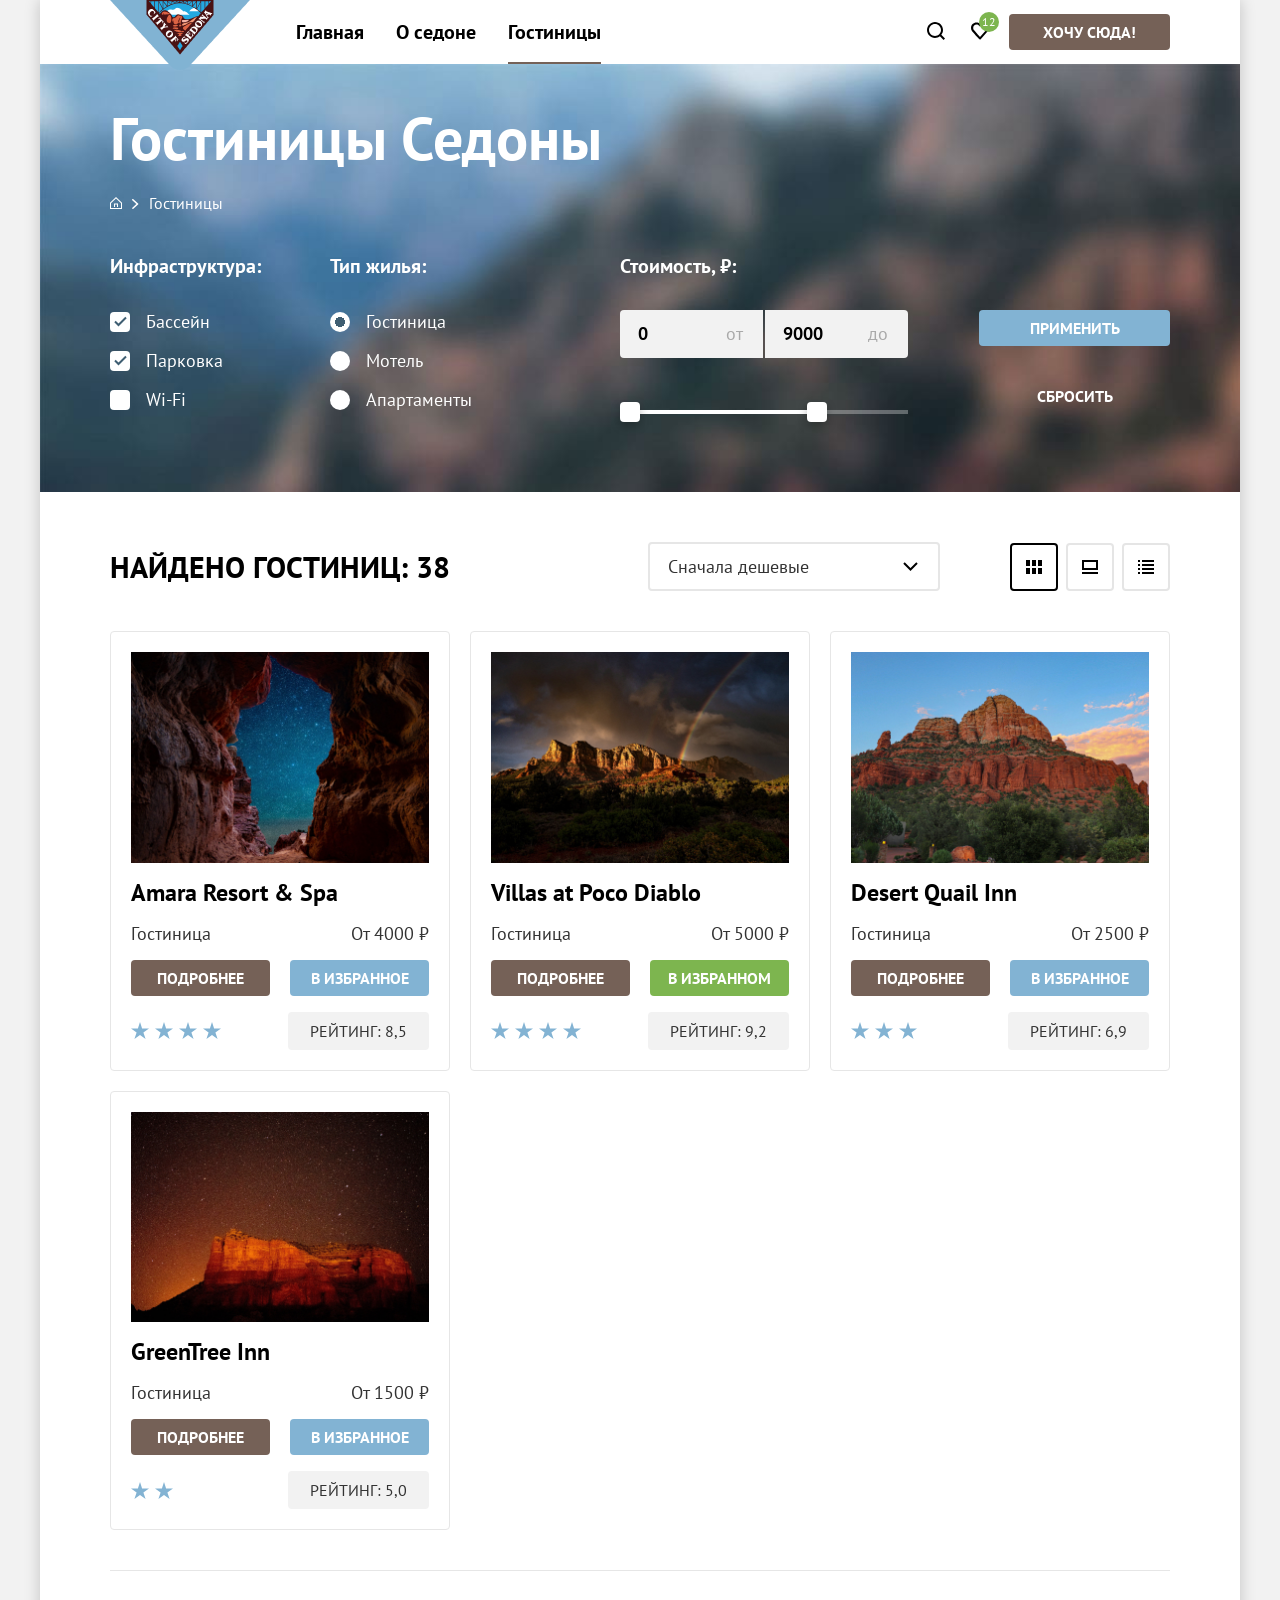
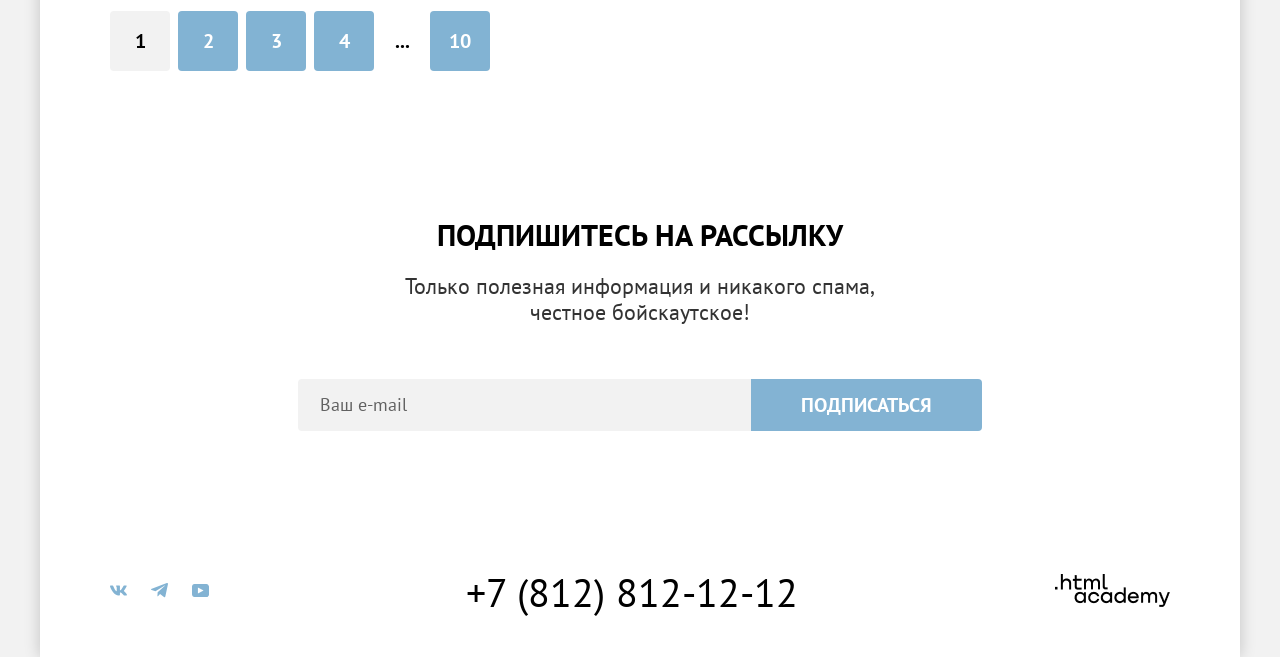
==== catalog.html @ 8138395e "catalog pages and finish" ====
<!DOCTYPE html>
<html lang="ru">
<head>
    <meta charset="utf-8">
    <link rel="stylesheet" href="assets/css/main.css">
    <link rel="stylesheet" href="assets/css/pages/catalog.css">
    <title>HTML Academy: Седона — Гостиницы</title>
</head>
<body>

<div class="global-wrapper">
    <header>
        <div class="top-menu">
            <a class="top-menu__logo" href="index.html">
                <img src="assets/images/logo.png" alt="Логотип Седона">
            </a>
            <nav class="menu__list">
                <a href="index.html" class="menu__list-item">Главная</a>
                <a href="#" class="menu__list-item">О седоне</a>
                <a href="catalog.html" class="menu__list-item is-active">Гостиницы</a>
            </nav>
            <div class="top-menu__action">
                <div class="top-menu__action-items">
                    <div class="top-menu__action-search">
                        <svg class="icon">
                            <use xlink:href="#search"></use>
                        </svg>
                    </div>
                    <div class="top-menu__action-favorite">
                        <div class="favorite-count">12</div>
                        <svg class="icon">
                            <use xlink:href="#heart"></use>
                        </svg>
                    </div>
                </div>

                <a class="button top-menu__action-button" href="#">Хочу сюда!</a>
            </div>
        </div>
    </header>

    <main class="catalog">
        <div class="inner-header">
            <h1 class="title h2">Гостиницы Седоны</h1>
            <ul class="breadcrumbs">
                <li class="breadcrumbs__item">
                    <a class="breadcrumbs__link" href="index.html">
                        <svg class="icon">
                            <use xlink:href="#home"></use>
                        </svg>
                    </a>
                </li>
                <li class="breadcrumbs__item">
                    <span class="breadcrumbs__current">Гостиницы</span>
                </li>
            </ul>
            <form class="catalog__filter" action="#" method="get">
                <fieldset class="filter__group">
                    <legend class="filter__title">Инфраструктура:</legend>
                    <ul class="filter__list">
                        <li class="filter__item">
                            <label class="control">
                                <input class="control__input" type="checkbox" name="infrastructure" value="pool" checked>
                                <span class="control__label">Бассейн</span>
                            </label>
                        </li>
                        <li class="filter__item">
                            <label class="control">
                                <input class="control__input" type="checkbox" name="infrastructure" value="parking" checked>
                                <span class="control__label">Парковка</span>
                            </label>
                        </li>
                        <li class="filter__item">
                            <label class="control">
                                <input class="control__input" type="checkbox" name="infrastructure" value="wifi">
                                <span class="control__label">Wi-Fi</span>
                            </label>
                        </li>
                    </ul>
                </fieldset>
                <fieldset class="filter__group">
                    <legend class="filter__title">Тип жилья:</legend>
                    <ul class="filter__list">
                        <li class="filter__item">
                            <label class="control">
                                <input class="control__input" type="radio" name="housing" value="hotel" checked>
                                <span class="control__label">Гостиница</span>
                            </label>
                        </li>
                        <li class="filter__item">
                            <label class="control">
                                <input class="control__input" type="radio" name="housing" value="motel">
                                <span class="control__label">Мотель</span>
                            </label>
                        </li>
                        <li class="filter__item">
                            <label class="control">
                                <input class="control__input" type="radio" name="housing" value="apartment">
                                <span class="control__label">Апартаменты</span>
                            </label>
                        </li>
                    </ul>
                </fieldset>

                <fieldset class="filter__group filter__group--price">
                    <legend class="filter__title">Стоимость, ₽:</legend>
                    <div class="price">
                        <label class="price__field">
                            <input class="price__input" type="number" name="price-min" value="0" aria-label="Минимальная цена">
                            <span class="price__unit">от</span>
                        </label>
                        <label class="price__field">
                            <input class="price__input" type="number" name="price-max" value="9000" aria-label="Максимальная цена">
                            <span class="price__unit">до</span>
                        </label>
                    </div>
                    <div class="range">
                        <div class="range__scale">
                            <div class="range__bar"></div>
                        </div>
                        <button class="range__toggle range__toggle--min" type="button" aria-label="Минимальная цена"></button>
                        <button class="range__toggle range__toggle--max" type="button" aria-label="Максимальная цена"></button>
                    </div>
                </fieldset>

                <div class="filter__buttons">
                    <button class="button filter__submit" type="submit">Применить</button>
                    <button class="button filter__reset" type="reset">Сбросить</button>
                </div>
            </form>
        </div>

        <div class="catalog__content">
            <div class="catalog__sorting">
                <h2 class="catalog__total">Найдено гостиниц: 38</h2>

                <select class="sorting__select" name="sort" aria-label="Сортировка гостиниц">
                    <option value="cheap" selected>Сначала дешевые</option>
                    <option value="expensive">Сначала дорогие</option>
                </select>

                <div class="view-modes">
                    <a class="view-modes__link is-active" href="#" aria-label="Плиткой">
                        <svg class="icon">
                            <use xlink:href="#view-grid"></use>
                        </svg>
                    </a>
                    <a class="view-modes__link" href="#" aria-label="Крупными карточками">
                        <svg class="icon">
                            <use xlink:href="#view-card"></use>
                        </svg>
                    </a>
                    <a class="view-modes__link" href="#" aria-label="Списком">
                        <svg class="icon">
                            <use xlink:href="#view-list"></use>
                        </svg>
                    </a>
                </div>
            </div>
            <div class="catalog__grid">
                <div class="hotel-card">
                    <a class="hotel-card__image" href="#">
                        <img src="assets/images/hotel-1.jpg" width="300" height="212" alt="Amara Resort &amp; Spa">
                    </a>
                    <a class="hotel-card__title" href="#">Amara Resort &amp; Spa</a>
                    <div class="hotel-card__row">
                        <span class="hotel-card__type">Гостиница</span>
                        <span class="hotel-card__price">От 4000 ₽</span>
                    </div>
                    <div class="hotel-card__row hotel-card__row--buttons">
                        <a class="button hotel-card__more" href="#">Подробнее</a>
                        <a class="button hotel-card__favorite" href="#">В избранное</a>
                    </div>
                    <div class="hotel-card__row">
                        <div class="stars">
                            <svg class="icon"><use xlink:href="#star"></use></svg>
                            <svg class="icon"><use xlink:href="#star"></use></svg>
                            <svg class="icon"><use xlink:href="#star"></use></svg>
                            <svg class="icon"><use xlink:href="#star"></use></svg>
                        </div>
                        <div class="hotel-card__rating">Рейтинг: 8,5</div>
                    </div>
                </div>

                <div class="hotel-card">
                    <a class="hotel-card__image" href="#">
                        <img src="assets/images/hotel-2.jpg" width="300" height="212" alt="Villas at Poco Diablo">
                    </a>
                    <a class="hotel-card__title" href="#">Villas at Poco Diablo</a>
                    <div class="hotel-card__row">
                        <span class="hotel-card__type">Гостиница</span>
                        <span class="hotel-card__price">От 5000 ₽</span>
                    </div>
                    <div class="hotel-card__row hotel-card__row--buttons">
                        <a class="button hotel-card__more" href="#">Подробнее</a>
                        <a class="button hotel-card__favorite is-active" href="#">В избранном</a>
                    </div>
                    <div class="hotel-card__row">
                        <div class="stars">
                            <svg class="icon"><use xlink:href="#star"></use></svg>
                            <svg class="icon"><use xlink:href="#star"></use></svg>
                            <svg class="icon"><use xlink:href="#star"></use></svg>
                            <svg class="icon"><use xlink:href="#star"></use></svg>
                        </div>
                        <div class="hotel-card__rating">Рейтинг: 9,2</div>
                    </div>
                </div>

                <div class="hotel-card">
                    <a class="hotel-card__image" href="#">
                        <img src="assets/images/hotel-3.jpg" width="300" height="212" alt="Desert Quail Inn">
                    </a>
                    <a class="hotel-card__title" href="#">Desert Quail Inn</a>
                    <div class="hotel-card__row">
                        <span class="hotel-card__type">Гостиница</span>
                        <span class="hotel-card__price">От 2500 ₽</span>
                    </div>
                    <div class="hotel-card__row hotel-card__row--buttons">
                        <a class="button hotel-card__more" href="#">Подробнее</a>
                        <a class="button hotel-card__favorite" href="#">В избранное</a>
                    </div>
                    <div class="hotel-card__row">
                        <div class="stars">
                            <svg class="icon"><use xlink:href="#star"></use></svg>
                            <svg class="icon"><use xlink:href="#star"></use></svg>
                            <svg class="icon"><use xlink:href="#star"></use></svg>
                        </div>
                        <div class="hotel-card__rating">Рейтинг: 6,9</div>
                    </div>
                </div>

                <div class="hotel-card">
                    <a class="hotel-card__image" href="#">
                        <img src="assets/images/hotel-4.jpg" width="300" height="212" alt="GreenTree Inn">
                    </a>
                    <a class="hotel-card__title" href="#">GreenTree Inn</a>
                    <div class="hotel-card__row">
                        <span class="hotel-card__type">Гостиница</span>
                        <span class="hotel-card__price">От 1500 ₽</span>
                    </div>
                    <div class="hotel-card__row hotel-card__row--buttons">
                        <a class="button hotel-card__more" href="#">Подробнее</a>
                        <a class="button hotel-card__favorite" href="#">В избранное</a>
                    </div>
                    <div class="hotel-card__row">
                        <div class="stars">
                            <svg class="icon"><use xlink:href="#star"></use></svg>
                            <svg class="icon"><use xlink:href="#star"></use></svg>
                        </div>
                        <div class="hotel-card__rating">Рейтинг: 5,0</div>
                    </div>
                </div>
            </div>

            <div class="pagination">
                <a class="pagination__link is-active" href="#">1</a>
                <a class="pagination__link" href="#">2</a>
                <a class="pagination__link" href="#">3</a>
                <a class="pagination__link" href="#">4</a>
                <span class="pagination__more">...</span>
                <a class="pagination__link" href="#">10</a>
            </div>
        </div>
    </main>

    <div class="callback-form__container light">
        <div class="p__heading">
            <div class="title h2">Подпишитесь на рассылку</div>
            <div class="sub">Только полезная информация и никакого спама, честное бойскаутское!</div>
        </div>
        <div class="callback-form">
            <form class="form" action="#" method="post">
                <input class="form__input" type="email" name="email" placeholder="Ваш e-mail" aria-label="Ваш e-mail" required>
                <button class="button form__button" type="submit">Подписаться</button>
            </form>
        </div>
    </div>

    <footer class="footer">
        <div class="socials">
            <a href="https://vk.com/htmlacademy" target="_blank" rel="nofollow" class="socials__link">
                <svg class="icon">
                    <use xlink:href="#vk"></use>
                </svg>
            </a>
            <a href="https://t.me/htmlacademy " target="_blank" rel="nofollow" class="socials__link">
                <svg class="icon">
                    <use xlink:href="#telegram"></use>
                </svg>
            </a>
            <a href="https://www.youtube.com/user/htmlacademyru" target="_blank" rel="nofollow" class="socials__link">
                <svg class="icon">
                    <use xlink:href="#youtube"></use>
                </svg>
            </a>
        </div>
        <div class="phone__box">
            <a href="tel:+78128121212" class="phone">+7 (812) 812-12-12</a>
        </div>

        <a href="/" class="logo-htmlAcademy">
            <img src="assets/images/HTMLAcademy.png" alt="HTML Academy">
        </a>
    </footer>
</div>

<svg width="0" height="0" class="hidden">
    <symbol xmlns="http://www.w3.org/2000/svg" viewBox="0 0 18 17" id="heart">
        <path d="M8.9 17C8.6 17 8.3 16.9 8.1 16.6C2.7 10.5 1.4 9.1 1.1 8.7C0.4 7.8 0 6.6 0 5.4C0 2.4 2.4 0 5.5 0C6.8 0 8 0.5 9 1.3C10 0.5 11.3 0 12.5 0C15.5 0 18 2.4 18 5.4C18 6.7 17.5 7.9 16.7 8.8L9.7 16.7C9.5 16.9 9.3 17 8.9 17ZM2.9 7.5C3.2 7.9 6.4 11.5 9 14.4L15.2 7.4C15.7 6.9 15.9 6.2 15.9 5.4C15.9 3.6 14.4 2.1 12.6 2.1C11.6 2.1 10.6 2.6 9.9 3.4C9.6 3.7 9.3 3.8 9 3.8C8.7 3.8 8.4 3.6 8.2 3.4C7.5 2.6 6.5 2.1 5.5 2.1C3.7 2.1 2.2 3.6 2.2 5.4C2.1 6.3 2.5 7 2.9 7.5C2.8 7.5 2.8 7.5 2.9 7.5Z"></path>
    </symbol>
    <symbol xmlns="http://www.w3.org/2000/svg" viewBox="0 0 18 18" id="search">
        <path d="M18 16.5083L14.3 12.8287C15.3 11.5359 16 9.8453 16 7.9558C16 3.58011 12.4 0 8 0C3.6 0 0 3.67956 0 8.05525C0 12.4309 3.6 16.011 8 16.011C9.8 16.011 11.5 15.4144 12.9 14.3204L16.6 18L18 16.5083ZM8 14.0221C4.7 14.0221 2 11.337 2 8.05525C2 4.77348 4.7 2.0884 8 2.0884C11.3 2.0884 14 4.77348 14 8.05525C14 11.337 11.3 14.0221 8 14.0221Z"></path>
    </symbol>
    <symbol xmlns="http://www.w3.org/2000/svg" viewBox="0 0 24 14" id="vk">
        <path fill-rule="evenodd" clip-rule="evenodd" d="M23.45 0.948C23.616 0.402 23.45 0 22.655 0H20.03C19.362 0 19.054 0.347 18.887 0.73C18.887 0.73 17.552 3.926 15.661 6.002C15.049 6.604 14.771 6.795 14.437 6.795C14.27 6.795 14.019 6.604 14.019 6.057V0.948C14.019 0.292 13.835 0 13.279 0H9.151C8.734 0 8.483 0.304 8.483 0.593C8.483 1.214 9.429 1.358 9.526 3.106V6.904C9.526 7.737 9.373 7.888 9.039 7.888C8.149 7.888 5.984 4.677 4.699 1.003C4.45 0.288 4.198 0 3.527 0H0.9C0.15 0 0 0.347 0 0.73C0 1.412 0.89 4.8 4.145 9.281C6.315 12.341 9.37 14 12.153 14C13.822 14 14.028 13.632 14.028 12.997V10.684C14.028 9.947 14.186 9.8 14.715 9.8C15.105 9.8 15.772 9.992 17.33 11.467C19.11 13.216 19.403 14 20.405 14H23.03C23.78 14 24.156 13.632 23.94 12.904C23.702 12.18 22.852 11.129 21.725 9.882C21.113 9.172 20.195 8.407 19.916 8.024C19.527 7.533 19.638 7.314 19.916 6.877C19.916 6.877 23.116 2.451 23.449 0.948H23.45Z"></path>
    </symbol>
    <symbol xmlns="http://www.w3.org/2000/svg" viewBox="0 0 18 16" id="telegram">
        <path d="M16.785 0.0992597L0.840489 6.24776C-0.247661 6.68481 -0.241365 7.29184 0.640845 7.56253L4.73445 8.83953L14.2058 2.8637C14.6537 2.59121 15.0629 2.7378 14.7265 3.03636L7.05283 9.96185H7.05103L7.05283 9.96275L6.77045 14.1823C7.18413 14.1823 7.36669 13.9925 7.59871 13.7686L9.58705 11.8351L13.7229 14.89C14.4855 15.31 15.0332 15.0941 15.2229 14.1841L17.9379 1.38885C18.2158 0.274623 17.5126 -0.229883 16.785 0.0992597Z"></path>
    </symbol>
    <symbol xmlns="http://www.w3.org/2000/svg" viewBox="0 0 22 17" id="youtube">
        <path d="M18.607 0H3.17413C1.31343 0 0 1.59375 0 3.4V13.4937C0 15.4062 1.31343 17 3.17413 17H18.8259C20.4677 17 22 15.4062 22 13.6V3.4C21.7811 1.59375 20.4677 0 18.607 0ZM7.66169 12.5375V4.4625L14.995 8.5L7.66169 12.5375Z"></path>
    </symbol>
    <symbol xmlns="http://www.w3.org/2000/svg" viewBox="0 0 12 12" id="home">
        <path d="M6 0L0 5.80006V12.0001H12V5.80006L6 0ZM11 11.0001H1V6.20005L6 1.4L11 6.20005V11.0001Z"></path>
        <path d="M4 10.0001H5V7.50005H7V10.0001H8V6.50005H4V10.0001Z"></path>
    </symbol>
    <symbol xmlns="http://www.w3.org/2000/svg" viewBox="0 0 7 10" id="arrow-right">
        <path d="M6.11167 4.4375L1.36167 0.1875C1.11167 -0.0625 0.611674 -0.0625 0.236674 0.1875C-0.138326 0.4375 -0.0133261 0.9375 0.236674 1.1875L4.36167 4.9375L0.361674 8.6875C0.111674 8.9375 0.111674 9.4375 0.361674 9.6875C0.361674 9.8125 0.736674 9.9375 0.861674 9.9375C0.986674 9.9375 1.23667 9.8125 1.36167 9.6875L6.11167 5.4375C6.48667 5.1875 6.48667 4.6875 6.11167 4.4375Z"></path>
    </symbol>
    <symbol fill="none" xmlns="http://www.w3.org/2000/svg" viewBox="0 0 16 14" id="view-card">
        <path d="M16 12H0V14H16V12Z" fill="black"></path>
        <path d="M14 2V8H2V2H14ZM16 0H0V10H16V0Z" fill="black"></path>
    </symbol>
    <symbol fill="none" xmlns="http://www.w3.org/2000/svg" viewBox="0 0 16 14" id="view-grid">
        <path d="M4 0H0V6H4V0Z" fill="black"></path>
        <path d="M16 0H12V6H16V0Z" fill="black"></path>
        <path d="M10 0H6V6H10V0Z" fill="black"></path>
        <path d="M4 8H0V14H4V8Z" fill="black"></path>
        <path d="M16 8H12V14H16V8Z" fill="black"></path>
        <path d="M10 8H6V14H10V8Z" fill="black"></path>
    </symbol>
    <symbol fill="none" xmlns="http://www.w3.org/2000/svg" viewBox="0 0 16 14" id="view-list">
        <path d="M2 0H0V2H2V0Z" fill="black"></path>
        <path d="M16 0H4V2H16V0Z" fill="black"></path>
        <path d="M2 4H0V6H2V4Z" fill="black"></path>
        <path d="M16 4H4V6H16V4Z" fill="black"></path>
        <path d="M2 8H0V10H2V8Z" fill="black"></path>
        <path d="M16 8H4V10H16V8Z" fill="black"></path>
        <path d="M2 12H0V14H2V12Z" fill="black"></path>
        <path d="M16 12H4V14H16V12Z" fill="black"></path>
    </symbol>
    <symbol xmlns="http://www.w3.org/2000/svg" viewBox="0 0 18 17" id="star">
        <path d="M9 0L11.1 6.5H18L12.4 10.5L14.6 17L9 13L3.4 17L5.6 10.5L0 6.5H6.9L9 0Z"></path>
    </symbol>
</svg>


</body>
</html>
---- assets/css/main.css ----
@import "base/layout.css";
@import "fonts/font.css";

.global-wrapper {
    max-width: 1200px;
    margin: 0 auto;
    min-height: 100vh;
    background: #ffffff;
    box-shadow: 0 0 15px 0 rgba(0, 0, 0, 0.2);
}
.top-menu {
    display: flex;
    gap: 46px;
    padding: 0 70px;
    height: 64px;
    position: relative;
    z-index: 50;
    & .top-menu__logo {

        & img {
            width: 140px;
            height: 70px;
        }
    }
    & .menu__list {
        display: flex;
        align-items: stretch;
        gap: 32px;
        flex-wrap: wrap;
        & .menu__list-item {
            display: flex;
            align-items: center;
            font-size: 20px;
            line-height: 24px;
            font-weight: bold;
            color: #000;
            text-decoration: none;
            position: relative;
            /* линия прижата к низу шапки */
            &::after {
                content: '';
                position: absolute;
                bottom: 0;
                left: 0;
                width: 100%;
                height: 2px;
                background: #756157;
                transform: scaleX(0);
                transform-origin: center;
                transition: transform 400ms ease;
            }
            &:hover::after {
                transform: scaleX(1);
            }
            &.is-active::after {
                transform: scaleX(1);
            }
        }
    }
    & .top-menu__action {
        display: flex;
        align-items: center;
        gap: 20px;
        margin-left: auto;
        & .icon {
            --icon-size: 18px;
            fill: #000000;
            cursor: pointer;
        }
        & .top-menu__action-items {
            display: flex;
            align-items: center;
            gap: 26px;
            & .top-menu__action-search {}
            & .top-menu__action-favorite {
                position: relative;
                .favorite-count {
                    --size: 20px;
                    --font-ratio: 1.6667;
                    --position: -10px;
                    position: absolute;
                    top: var(--position);
                    right: var(--position);
                    display: flex;
                    justify-content: center;
                    align-items: center;
                    width: var(--size);
                    height: var(--size);
                    color: #ffffff;
                    background: #7DB54F;
                    border-radius: 100%;
                    font-size: calc(var(--size) / var(--font-ratio));
                    line-height: 10px;
                    font-weight: 400;
                }
                & .icon {
                    cursor: pointer;
                }
            }
        }

        & .top-menu__action-button {
            --bg: #756157;
            background: var(--bg);
            display: inline-flex;
            align-items: center;
            color: #fff;
            border-radius: 4px;
            padding: 8px 34px;
            text-transform: uppercase;
            cursor: pointer;
            transition: 200ms;
            text-decoration: none;
            font-weight: bold;
            &:hover {
                background: color-mix(in srgb, var(--bg) 90%, #000);
            }
        }
    }
}

.callback-form__container {
    position: relative;
    padding: 96px 0;
    background-image: url(../images/subscribe.jpg);
    background-repeat: no-repeat;
    background-size: cover;
    & .p__heading {
        position: relative;
        text-align: center;
        max-width: 475px;
        margin: 0 auto 54px;
        .title {
            text-transform: uppercase;
            color: #ffffff;
            margin-bottom: 20px;
        }
        .sub {
            font-size: 22px;
            line-height: 26px;
            font-weight: 400;
            color: #ffffff;
        }
    }
    .callback-form {
        position: relative;
        & .form {
            display: flex;
            max-width: 684px;
            margin: 0 auto;
            & .form__input {
                flex-grow: 1;
                min-width: 0;
                background: #f2f2f2;
                border: none;
                border-radius: 4px 0 0 4px;
                padding: 14px 22px;
                font-family: inherit;
                font-size: 18px;
                line-height: 24px;
                color: #000;
                transition: 200ms;
                outline: none;
                &::placeholder {
                    color: rgba(0, 0, 0, 0.6);
                }
                &:is(:hover) {
                    background: #e6e6e6;
                }
            }
            & .form__button {
                --bg: #83b3d3;
                --padding: 8px 50px;
                --font-size: 20px;
                --line-height: 36px;
                border: none;
                border-radius: 0 4px 4px 0;
                justify-content: center;
            }
        }
    }
    /* светлый вариант блока — используется на странице каталога */
    &.light {
        background-image: none;
        background-color: #ffffff;
        & .p__heading {
            .title {
                color: #000000;
            }
            .sub {
                color: #333333;
            }
        }
    }
}

.footer {
    padding: 45px 70px;
    display: grid;
    grid-template-columns: auto 1fr auto;
    align-items: center;
    gap: 41px;
    & .socials {
        display: flex;
        gap: 24px;
        align-items: center;
        .socials__link {
            --icon-color: #83B3D3;
            text-decoration: none;
            transition: 200ms;
            .icon {
                --icon-size: 17px;
                fill: var(--icon-color);
            }
            &:is(:hover) {
                .icon{
                    fill: color-mix(in srgb, var(--icon-color) 90%, #000);
                }

            }
        }
    }
    & .phone__box {
        display: flex;
        justify-content: center;
        flex-direction: column;
        .phone {
            text-decoration: none;
            text-align: center;
            font-size: 40px;
            line-height: 1em;
            font-weight: 400;
            color: #000000;
        }
    }

    & .logo-htmlAcademy {
        text-decoration: none;

        img {
            transition: 200ms;
        }
        &:is(:hover) {
            img {
                filter: drop-shadow(2px 5px 5px #6a6666);
            }
        }
    }
}
---- assets/css/pages/catalog.css ----
.catalog {
    & .inner-header {
        padding: 35px 70px 70px;
        background-color: #82B3D3;
        color: #ffffff;
        background-image: url(../../images/catalog-bg.png);
        background-repeat: no-repeat;
        background-size: cover;
        & .breadcrumbs {
            display: flex;
            align-items: center;
            gap: 10px;
            margin-bottom: 40px;
            padding: 0;
            list-style: none;
            font-size: 16px;
            line-height: 21px;
            & .breadcrumbs__item {
                display: flex;
                align-items: center;
                gap: 10px;
                &:not(:first-child)::before {
                    content: url(../../images/arrow-right.svg);
                }
                & .breadcrumbs__link {
                    color: #ffffff;
                    text-decoration: none;
                    transition: 200ms;
                    .icon {
                        --icon-size: 12px;
                        width: var(--icon-size);
                        height: var(--icon-size);
                        fill: #ffffff;
                    }
                    &:is(:hover) {
                        color: rgba(255, 255, 255, 0.6);
                    }
                }
                & .breadcrumbs__current {
                    font-size: 16px;
                    line-height: 21px;
                    font-weight: 400;
                    color: #ffffff;
                }
            }
        }
        & .title {
            font-size: 60px;
            line-height: 78px;
            font-weight: bold;
            margin-bottom: 8px;
            margin-top: 0;
        }
        & .sub {
            font-size: 22px;
            line-height: 26px;
            font-weight: 400;
        }
    }

    & .catalog__content {
        padding: 50px 70px;
        min-height: 200px;
    }
}

.catalog__sorting {
    display: flex;
    align-items: center;
    gap: 70px;
    padding-bottom: 40px;

    & .catalog__total {
        margin: 0 auto 0 0;
        font-size: 30px;
        line-height: 36px;
        font-weight: bold;
        text-transform: uppercase;
        color: #000000;
    }

    & .sorting__select {
        appearance: none;
        box-sizing: border-box;
        width: 292px;
        padding: 12px 50px 12px 18px;
        background-color: #ffffff;
        background-image: url("data:image/svg+xml,%3Csvg xmlns='http://www.w3.org/2000/svg' width='15' height='9' viewBox='0 0 15 9'%3E%3Cpath d='M1,1L7.5,7.5L14,1' fill='none' stroke='%23000000' stroke-width='2'/%3E%3C/svg%3E");
        background-repeat: no-repeat;
        background-position: right 20px center;
        border: 2px solid #e6e6e6;
        border-radius: 4px;
        outline: none;
        font-size: 18px;
        line-height: 21px;
        font-weight: 400;
        color: #333333;
        cursor: pointer;
        transition: 200ms;

        &:is(:hover) {
            border-color: #68a2ca;
        }

        &:is(:focus-visible) {
            border-color: #68a2ca;
        }

        &:disabled {
            border-color: rgba(0, 0, 0, 0.3);
            color: rgba(0, 0, 0, 0.3);
            cursor: default;
        }
    }
}

.view-modes {
    display: flex;
    align-items: center;
    gap: 8px;

    & .view-modes__link {
        --size: 48px;
        display: flex;
        justify-content: center;
        align-items: center;
        box-sizing: border-box;
        width: var(--size);
        height: var(--size);
        border: 2px solid #e5e5e5;
        border-radius: 4px;
        transition: 200ms;

        & .icon {
            --icon-size: 16px;
            fill: #000000;
        }

        &:is(:hover) {
            border-color: #83b3d3;
        }

        &.is-active {
            border-color: #000000;
        }
    }
}

.catalog__filter {
    --gap: 70px;
    display: grid;
    grid-template-columns: 150px 150px 288px 1fr;
    column-gap: var(--gap);
    color: #ffffff;

    & .filter__group {
        margin: 0;
        padding: 0;
        border: none;
    }

    & .filter__group--price {
        margin-left: var(--gap);
    }

    & .filter__title {
        padding: 0;
        margin-bottom: 32px;
        font-size: 20px;
        line-height: 24px;
        font-weight: bold;
    }

    & .filter__list {
        display: flex;
        flex-direction: column;
        gap: 16px;
        margin: 0;
        padding: 0;
        list-style: none;
    }

    & .filter__buttons {
        display: flex;
        flex-direction: column;
        align-items: center;
        gap: 32px;
        justify-self: end;
        padding-top: 56px;
    }
}

.control {
    display: flex;
    align-items: center;
    gap: 16px;
    cursor: pointer;

    & .control__input {
        --size: 20px;
        appearance: none;
        flex-shrink: 0;
        width: var(--size);
        height: var(--size);
        margin: 0;
        background-color: #ffffff;
        background-repeat: no-repeat;
        background-position: center;
        border: none;
        border-radius: 4px;
        cursor: pointer;
        transition: 200ms;

        &[type="radio"] {
            border-radius: 50%;
        }

        &[type="checkbox"]:checked {
            background-image: url("data:image/svg+xml,%3Csvg xmlns='http://www.w3.org/2000/svg' width='13' height='11' viewBox='0 0 13 11'%3E%3Cpath d='M1,5.5L4.5,9L12,1.5' fill='none' stroke='%233f5e72' stroke-width='2'/%3E%3C/svg%3E");
        }

        &[type="radio"]:checked {
            background-image: radial-gradient(#3f5e72 0 5px, transparent 5px);
        }

        &:is(:hover) {
            background-color: rgba(255, 255, 255, 0.6);
        }

        &:is(:focus-visible) {
            outline: none;
        }

        &:disabled {
            background-color: rgba(255, 255, 255, 0.3);
            cursor: default;
        }
    }

    & .control__label {
        font-size: 18px;
        line-height: 23px;
        font-weight: 400;
    }
}

.price {
    display: flex;
    gap: 2px;

    & .price__field {
        position: relative;
        display: flex;
        width: 143px;

        &:first-child .price__input {
            border-radius: 4px 0 0 4px;
        }

        &:last-child .price__input {
            border-radius: 0 4px 4px 0;
        }
    }

    & .price__input {
        appearance: textfield;
        box-sizing: border-box;
        width: 100%;
        min-width: 0;
        padding: 12px 40px 12px 18px;
        background: #f2f2f2;
        border: none;
        outline: none;
        font-family: inherit;
        font-size: 18px;
        line-height: 24px;
        font-weight: bold;
        color: #000000;
        transition: 200ms;

        &::-webkit-outer-spin-button,
        &::-webkit-inner-spin-button {
            appearance: none;
            margin: 0;
        }

        &:is(:hover) {
            background: #e6e6e6;
        }

        &:is(:focus-visible) {
            outline: none;
        }
    }

    & .price__unit {
        position: absolute;
        top: 50%;
        right: 20px;
        transform: translateY(-50%);
        font-size: 18px;
        line-height: 24px;
        font-weight: 400;
        color: rgba(0, 0, 0, 0.3);
        pointer-events: none;
    }
}

.range {
    position: relative;
    margin-top: 44px;
    height: 20px;

    & .range__scale {
        position: absolute;
        top: 50%;
        left: 0;
        width: 100%;
        height: 4px;
        transform: translateY(-50%);
        background: rgba(255, 255, 255, 0.3);
    }

    & .range__bar {
        width: 72%;
        height: 100%;
        background: #ffffff;
    }

    & .range__toggle {
        --size: 20px;
        position: absolute;
        top: 0;
        width: var(--size);
        height: var(--size);
        padding: 0;
        background: #ffffff;
        border: none;
        border-radius: 4px;
        box-shadow: 0 4px 10px 0 rgba(0, 0, 0, 0.25);
        cursor: pointer;
        transition: 200ms;

        &:is(:hover) {
            background: #f2f2f2;
        }

        &:is(:focus-visible) {
            outline: 3px solid #83b3d3;
            outline-offset: 2px;
        }
    }

    & .range__toggle--min {
        left: 0;
    }

    & .range__toggle--max {
        left: 72%;
        transform: translateX(-100%);
    }
}

.filter__submit {
    --bg: #82b3d3;
    --padding: 8px 50px;
    --font-size: 16px;
    --line-height: 20px;
    box-sizing: border-box;
    width: 191px;
    justify-content: center;
    border: none;
}

.filter__reset {
    --padding: 8px 50px;
    --font-size: 16px;
    --line-height: 20px;
    background: transparent;
    border: none;
    justify-content: center;
    transition: 200ms;
    &:is(:hover) {
        background: transparent;
        color: #ffffff;
    }

    &:is(:active) {
        background: transparent;
        color: rgba(255, 255, 255, 0.3);
    }
}

.catalog__grid {
    display: grid;
    grid-template-columns: repeat(3, 1fr);
    gap: 20px;
    padding-bottom: 40px;

}

.hotel-card {
    display: flex;
    flex-direction: column;
    gap: 16px;
    box-sizing: border-box;
    padding: 20px;
    border: 1px solid #e6e6e6;
    border-radius: 4px;
    transition: box-shadow 200ms ease;

    &:is(:hover) {
        box-shadow: 0 4px 12px 0 rgba(0, 0, 0, 0.15);
    }

    & .hotel-card__image {
        display: block;
        font-size: 0;

        & img {
            width: 100%;
            height: auto;
            object-fit: cover;
        }
    }

    & .hotel-card__title {
        font-size: 24px;
        line-height: 28px;
        font-weight: bold;
        color: #000000;
        text-decoration: none;
        transition: 200ms;

        &:is(:hover) {
            color: #756157;
        }
    }

    & .hotel-card__row {
        display: flex;
        justify-content: space-between;
        align-items: center;
        gap: 20px;
    }

    & .hotel-card__row--buttons {
        & .button {
            --padding: 8px 12px;
            flex: 1;
            min-width: 0;
            justify-content: center;
            text-align: center;
        }
    }

    & .hotel-card__type,
    & .hotel-card__price {
        font-size: 18px;
        line-height: 21px;
        font-weight: 400;
        color: #333333;
    }

    & .hotel-card__more {
        --bg: #756157;
    }

    & .hotel-card__favorite {
        --bg: #82b3d3;

        &.is-active {
            --bg: #7db54f;
        }
    }

    & .hotel-card__rating {
        padding: 9px 22px;
        background: #f2f2f2;
        border-radius: 4px;
        font-size: 16px;
        line-height: 20px;
        font-weight: 400;
        text-transform: uppercase;
        color: #333333;
    }
}

.stars {
    display: flex;
    align-items: center;
    gap: 6px;

    & .icon {
        width: 18px;
        height: 17px;
        fill: #83b3d3;
    }
}

.pagination {
    display: flex;
    align-items: center;
    gap: 8px;
    padding-top: 40px;
    border-top: 1px solid #e6e6e6;

    & .pagination__link {
        --size: 60px;
        display: flex;
        justify-content: center;
        align-items: center;
        box-sizing: border-box;
        min-width: var(--size);
        height: var(--size);
        padding: 0 10px;
        background: #82b3d3;
        border-radius: 4px;
        font-size: 20px;
        line-height: 24px;
        font-weight: bold;
        color: #ffffff;
        text-decoration: none;
        transition: 200ms;

        &:is(:hover) {
            background: #68a2ca;
        }

        &.is-active {
            background: #f2f2f2;
            color: #000000;

            &:is(:hover) {
                background: #f2f2f2;
            }
        }
    }

    & .pagination__more {
        --size: 60px;
        display: flex;
        justify-content: center;
        align-items: center;
        min-width: 40px;
        height: var(--size);
        font-size: 20px;
        line-height: 24px;
        font-weight: bold;
        color: #000000;
    }
}
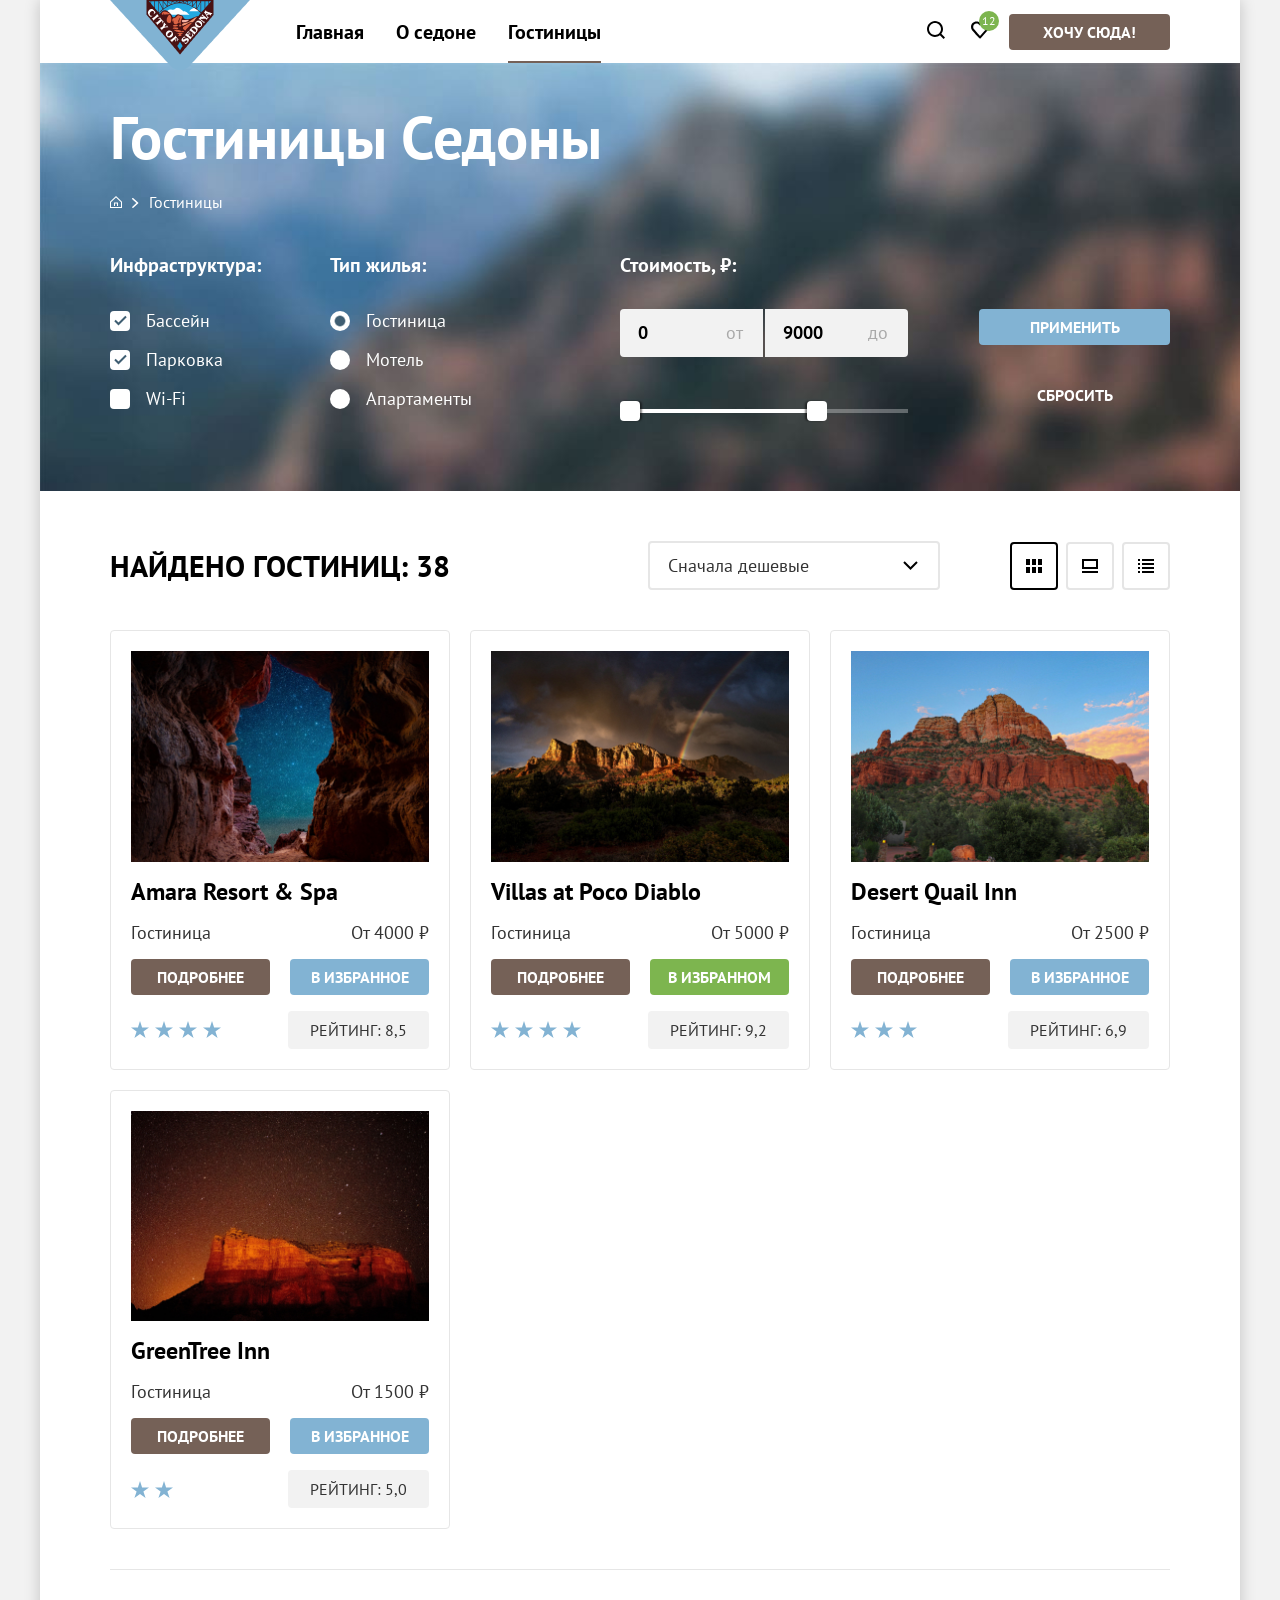
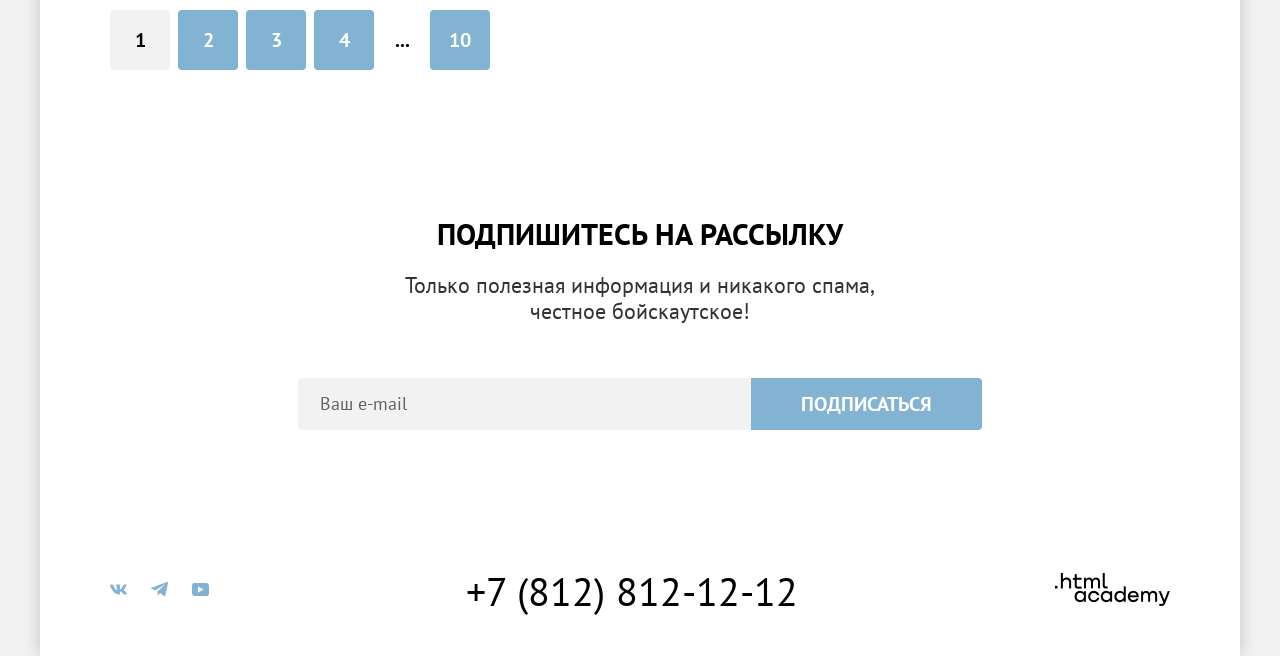
==== commit cd25675c: "fixed mentor two, and add favicon" ====
--- a/catalog.html
+++ b/catalog.html
@@ -4,6 +4,25 @@
     <meta charset="utf-8">
     <link rel="stylesheet" href="assets/css/main.css">
     <link rel="stylesheet" href="assets/css/pages/catalog.css">
+    <link rel="apple-touch-icon" sizes="57x57" href="assets/images/favicon/apple-icon-57x57.png">
+    <link rel="apple-touch-icon" sizes="60x60" href="assets/images/favicon/apple-icon-60x60.png">
+    <link rel="apple-touch-icon" sizes="72x72" href="assets/images/favicon/apple-icon-72x72.png">
+    <link rel="apple-touch-icon" sizes="76x76" href="assets/images/favicon/apple-icon-76x76.png">
+    <link rel="apple-touch-icon" sizes="114x114" href="assets/images/favicon/apple-icon-114x114.png">
+    <link rel="apple-touch-icon" sizes="120x120" href="assets/images/favicon/apple-icon-120x120.png">
+    <link rel="apple-touch-icon" sizes="144x144" href="assets/images/favicon/apple-icon-144x144.png">
+    <link rel="apple-touch-icon" sizes="152x152" href="assets/images/favicon/apple-icon-152x152.png">
+    <link rel="apple-touch-icon" sizes="180x180" href="assets/images/favicon/apple-icon-180x180.png">
+    <link rel="icon" type="image/png" sizes="192x192" href="assets/images/favicon/android-icon-192x192.png">
+    <link rel="icon" type="image/png" sizes="32x32" href="assets/images/favicon/favicon-32x32.png">
+    <link rel="icon" type="image/png" sizes="96x96" href="assets/images/favicon/favicon-96x96.png">
+    <link rel="icon" type="image/png" sizes="16x16" href="assets/images/favicon/favicon-16x16.png">
+    <link rel="icon" href="assets/images/favicon/favicon.ico" sizes="any">
+    <link rel="manifest" href="assets/images/favicon/manifest.json">
+    <meta name="msapplication-TileColor" content="#ffffff">
+    <meta name="msapplication-config" content="assets/images/favicon/browserconfig.xml">
+    <meta name="msapplication-TileImage" content="assets/images/favicon/ms-icon-144x144.png">
+    <meta name="theme-color" content="#ffffff">
     <title>HTML Academy: Седона — Гостиницы</title>
 </head>
 <body>
@@ -21,12 +40,12 @@
             </nav>
             <div class="top-menu__action">
                 <div class="top-menu__action-items">
-                    <div class="top-menu__action-search">
+                    <div class="top-menu__action-search action-button">
                         <svg class="icon">
                             <use xlink:href="#search"></use>
                         </svg>
                     </div>
-                    <div class="top-menu__action-favorite">
+                    <div class="top-menu__action-favorite action-button">
                         <div class="favorite-count">12</div>
                         <svg class="icon">
                             <use xlink:href="#heart"></use>
--- a/assets/css/main.css
+++ b/assets/css/main.css
@@ -12,11 +12,10 @@
     display: flex;
     gap: 46px;
     padding: 0 70px;
-    height: 64px;
     position: relative;
     z-index: 50;
     & .top-menu__logo {
-
+        margin-bottom: -10px;
         & img {
             width: 140px;
             height: 70px;
@@ -64,8 +63,6 @@
         margin-left: auto;
         & .icon {
             --icon-size: 18px;
-            fill: #000000;
-            cursor: pointer;
         }
         & .top-menu__action-items {
             display: flex;
@@ -99,22 +96,9 @@
             }
         }
 
+        /* внешний вид — в .button (base/layout.css), здесь только раскладка */
         & .top-menu__action-button {
-            --bg: #756157;
-            background: var(--bg);
-            display: inline-flex;
-            align-items: center;
-            color: #fff;
-            border-radius: 4px;
-            padding: 8px 34px;
-            text-transform: uppercase;
-            cursor: pointer;
-            transition: 200ms;
-            text-decoration: none;
-            font-weight: bold;
-            &:hover {
-                background: color-mix(in srgb, var(--bg) 90%, #000);
-            }
+            max-width: 160px;
         }
     }
 }
--- a/assets/css/pages/catalog.css
+++ b/assets/css/pages/catalog.css
@@ -28,8 +28,6 @@
                     transition: 200ms;
                     .icon {
                         --icon-size: 12px;
-                        width: var(--icon-size);
-                        height: var(--icon-size);
                         fill: #ffffff;
                     }
                     &:is(:hover) {
@@ -118,30 +116,45 @@
     display: flex;
     align-items: center;
     gap: 8px;
+    flex-wrap: wrap;
+    max-width: 160px;
 
     & .view-modes__link {
         --size: 48px;
+        --border-color: #e5e5e5;
+        --border-color-hover: #83b3d3;
+        --border-color-focus: #68a2ca;
+        --border-color-active: #000000;
         display: flex;
         justify-content: center;
         align-items: center;
         box-sizing: border-box;
         width: var(--size);
         height: var(--size);
-        border: 2px solid #e5e5e5;
+        border: 2px solid var(--border-color);
         border-radius: 4px;
-        transition: 200ms;
+        transition: border-color 200ms;
 
         & .icon {
             --icon-size: 16px;
             fill: #000000;
         }
 
-        &:is(:hover) {
-            border-color: #83b3d3;
+        &:hover {
+            --border-color: var(--border-color-hover);
+        }
+
+        &:focus-visible {
+            --border-color: var(--border-color-focus);
+            outline: none;
+        }
+
+        &:active {
+            --border-color: var(--border-color-active);
         }
 
         &.is-active {
-            border-color: #000000;
+            --border-color: #000000;
         }
     }
 }
@@ -220,7 +233,8 @@
         }
 
         &[type="radio"]:checked {
-            background-image: radial-gradient(#3f5e72 0 5px, transparent 5px);
+            /* 0.5px на растушёвку края, иначе точка пикселит */
+            background-image: radial-gradient(circle, #3f5e72 4.5px, transparent 6px);
         }
 
         &:is(:hover) {
@@ -249,26 +263,35 @@
     gap: 2px;
 
     & .price__field {
-        position: relative;
-        display: flex;
+        box-sizing: border-box;
+        display: flex;
+        align-items: center;
         width: 143px;
-
-        &:first-child .price__input {
+        padding-right: 20px;
+        background: #f2f2f2;
+        cursor: text;
+        transition: 200ms;
+
+        &:first-child {
             border-radius: 4px 0 0 4px;
         }
 
-        &:last-child .price__input {
+        &:last-child {
             border-radius: 0 4px 4px 0;
+        }
+
+        &:is(:hover) {
+            background: #e6e6e6;
         }
     }
 
     & .price__input {
         appearance: textfield;
         box-sizing: border-box;
-        width: 100%;
+        flex: 1;
         min-width: 0;
-        padding: 12px 40px 12px 18px;
-        background: #f2f2f2;
+        padding: 12px 6px 12px 18px;
+        background: transparent;
         border: none;
         outline: none;
         font-family: inherit;
@@ -276,7 +299,6 @@
         line-height: 24px;
         font-weight: bold;
         color: #000000;
-        transition: 200ms;
 
         &::-webkit-outer-spin-button,
         &::-webkit-inner-spin-button {
@@ -284,20 +306,13 @@
             margin: 0;
         }
 
-        &:is(:hover) {
-            background: #e6e6e6;
-        }
-
         &:is(:focus-visible) {
             outline: none;
         }
     }
 
     & .price__unit {
-        position: absolute;
-        top: 50%;
-        right: 20px;
-        transform: translateY(-50%);
+        flex-shrink: 0;
         font-size: 18px;
         line-height: 24px;
         font-weight: 400;
@@ -328,6 +343,10 @@
     }
 
     & .range__toggle {
+        --left-box: 2px;
+        --box-shadow: 0 2px 0 #00000078;
+        --box-shadow-toggle-l: var(--left-box) var(--box-shadow);
+        --box-shadow-toggle-r: calc(-1 * var(--left-box)) var(--box-shadow);
         --size: 20px;
         position: absolute;
         top: 0;
@@ -353,11 +372,13 @@
 
     & .range__toggle--min {
         left: 0;
+        box-shadow: var(--box-shadow-toggle-l);
     }
 
     & .range__toggle--max {
         left: 72%;
         transform: translateX(-100%);
+        box-shadow: var(--box-shadow-toggle-r);
     }
 }
 
@@ -380,15 +401,8 @@
     border: none;
     justify-content: center;
     transition: 200ms;
-    &:is(:hover) {
-        background: transparent;
-        color: #ffffff;
-    }
-
-    &:is(:active) {
-        background: transparent;
-        color: rgba(255, 255, 255, 0.3);
-    }
+    width: 100%;
+    color: #ffffff;
 }
 
 .catalog__grid {
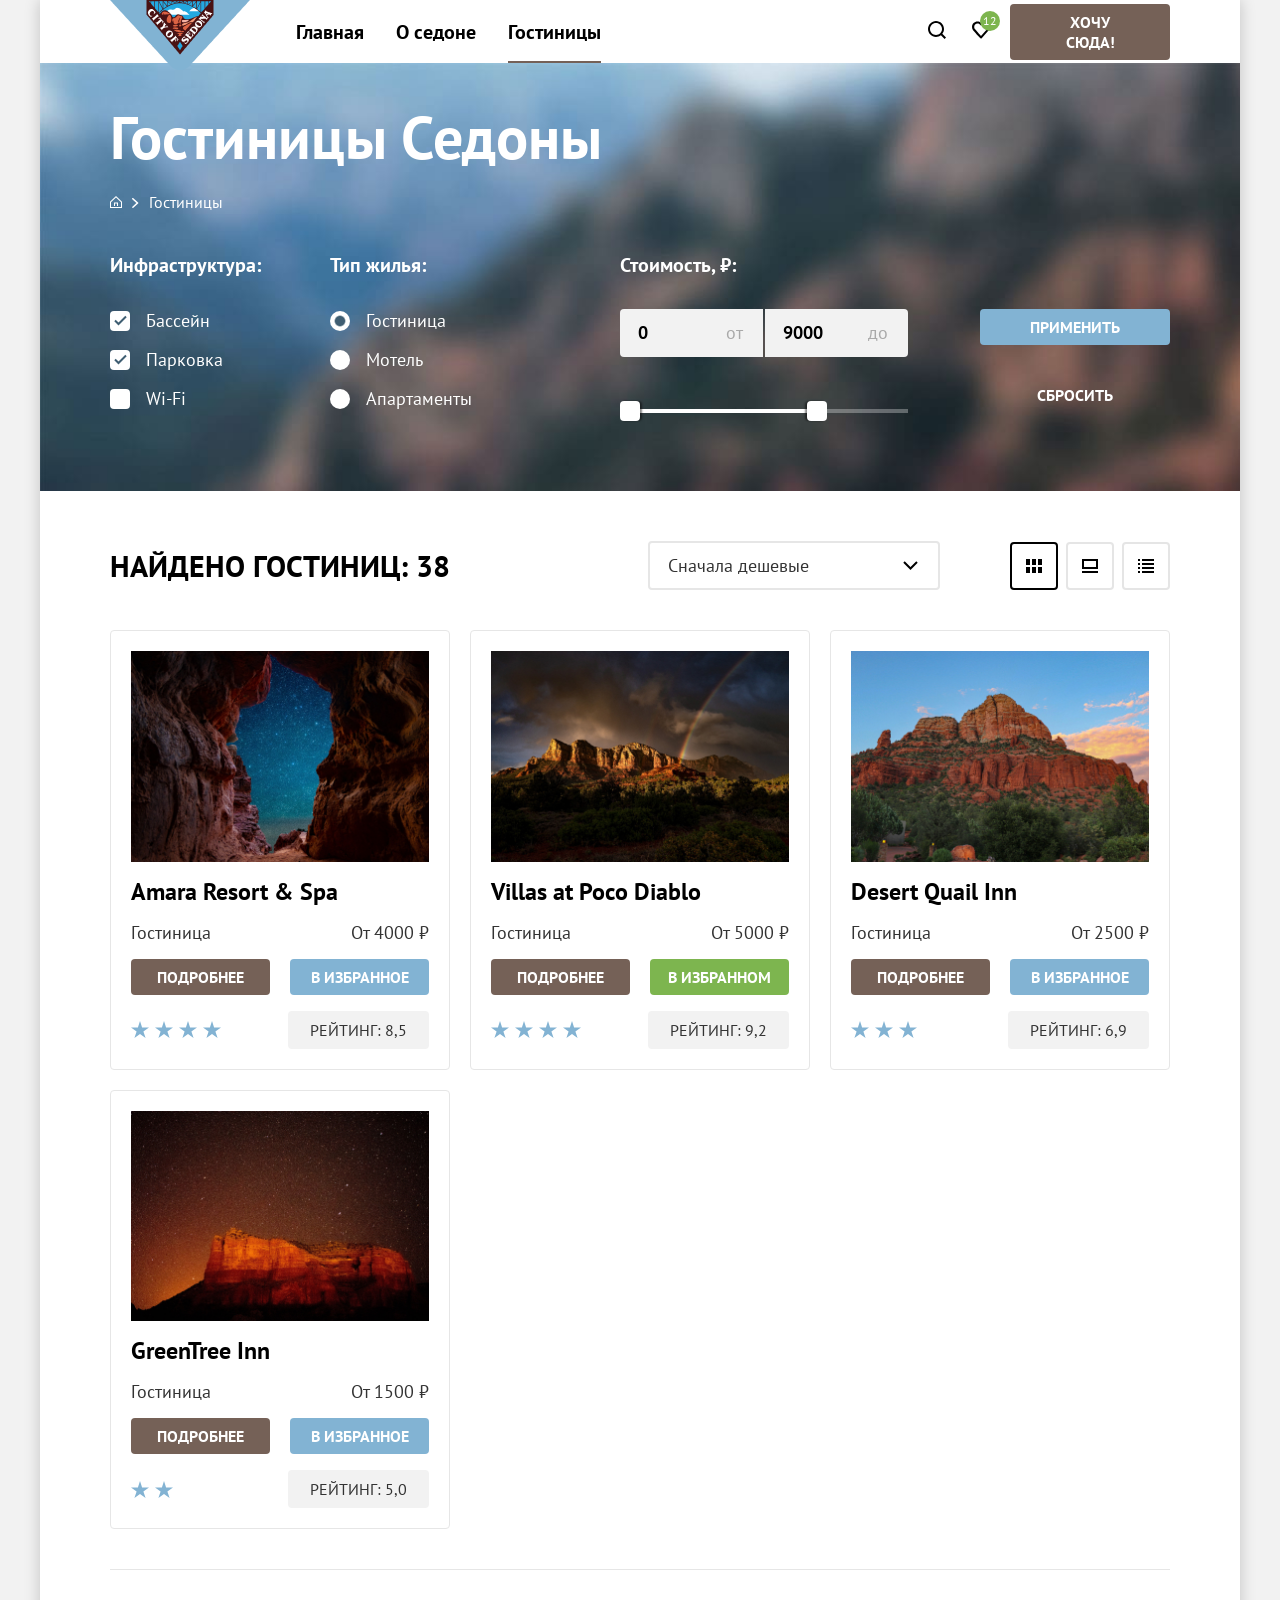
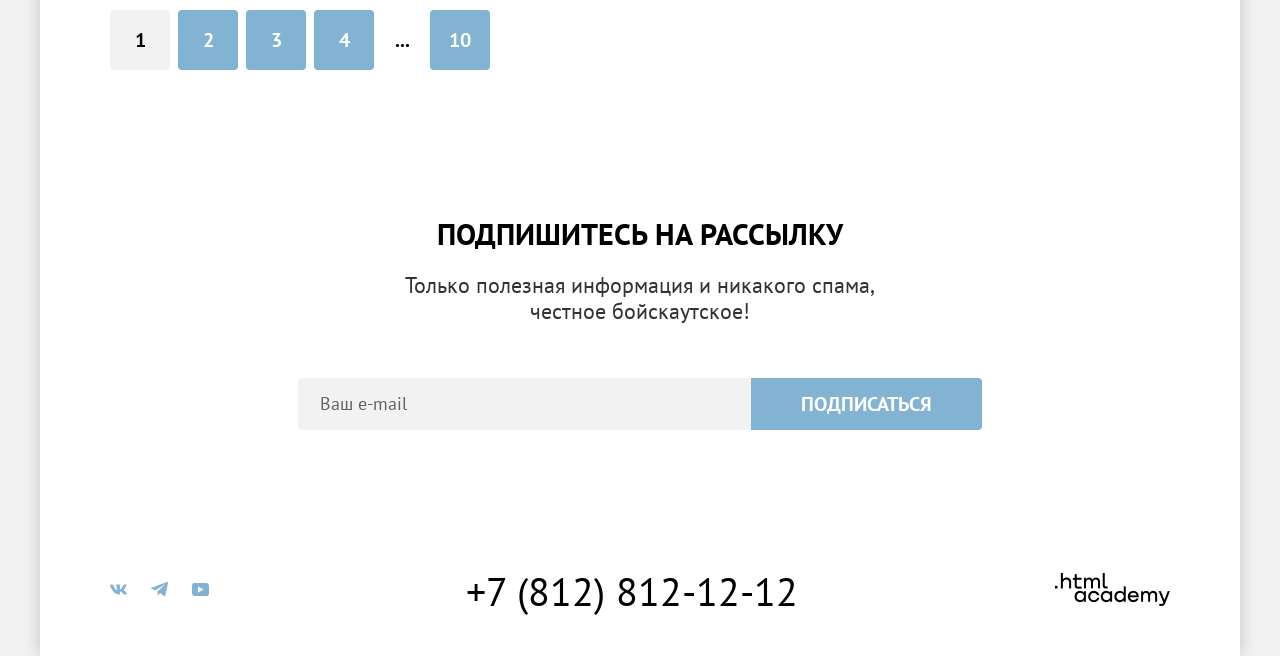
==== commit 21063441: "modal, and fix duplicate elements" ====
--- a/catalog.html
+++ b/catalog.html
@@ -27,6 +27,8 @@
 </head>
 <body>
 
+<input class="modal__switch" type="checkbox" id="search-modal">
+
 <div class="global-wrapper">
     <header>
         <div class="top-menu">
@@ -53,7 +55,7 @@
                     </div>
                 </div>
 
-                <a class="button top-menu__action-button" href="#">Хочу сюда!</a>
+                <label class="button top-menu__action-button" for="search-modal">Хочу сюда!</label>
             </div>
         </div>
     </header>
@@ -323,6 +325,93 @@
     </footer>
 </div>
 
+<!-- чтобы включить модально окно нужно добавить класс 'open' к 'modal-overlay' -->
+<div class="modal-overlay">
+    <label class="modal-overlay__backdrop" for="search-modal" aria-label="Закрыть окно поиска"></label>
+
+    <section class="modal">
+        <h2 class="modal__title">Поиск гостиницы в Седоне</h2>
+        <label class="modal__close" for="search-modal" aria-label="Закрыть окно поиска">
+            <svg class="icon">
+                <use xlink:href="#close"></use>
+            </svg>
+        </label>
+
+        <form class="search-form" action="#" method="post">
+            <div class="search-form__row">
+                <label class="search-form__label" for="check-in">Дата Заезда:</label>
+                <div class="search-form__field">
+                    <input class="search-form__input" type="text" id="check-in" name="check-in" value="27 апреля 2020">
+                    <svg class="icon search-form__icon">
+                        <use xlink:href="#calendar"></use>
+                    </svg>
+                </div>
+                <p class="search-form__message search-form__message--error">Мы не можем отправить вас в прошлое.</p>
+            </div>
+
+            <div class="search-form__row">
+                <label class="search-form__label" for="check-out">Дата Выезда:</label>
+                <div class="search-form__field">
+                    <input class="search-form__input" type="text" id="check-out" name="check-out" value="1 сентября 2023">
+                    <svg class="icon search-form__icon">
+                        <use xlink:href="#calendar"></use>
+                    </svg>
+                </div>
+                <p class="search-form__message">На эти даты есть свободные номера. Пока есть.</p>
+            </div>
+
+            <div class="search-form__row search-form__row--people">
+                <div class="search-form__people">
+                    <label class="search-form__label" for="adults">Взрослые:</label>
+                    <div class="counter">
+                        <button class="counter__button" type="button" aria-label="Меньше взрослых">
+                            <svg class="icon">
+                                <use xlink:href="#minus"></use>
+                            </svg>
+                        </button>
+                        <input class="counter__input" type="number" id="adults" name="adults" value="2" min="1">
+                        <button class="counter__button" type="button" aria-label="Больше взрослых">
+                            <svg class="icon">
+                                <use xlink:href="#plus"></use>
+                            </svg>
+                        </button>
+                    </div>
+                </div>
+
+                <div class="search-form__people">
+                    <div class="search-form__people-heading">
+                        <label class="search-form__label" for="children">Дети:</label>
+                        <div class="tooltip">
+                            <button class="tooltip__toggle" type="button" aria-label="Подсказка о возрасте детей">
+                                <svg class="icon">
+                                    <use xlink:href="#info"></use>
+                                </svg>
+                            </button>
+                            <p class="tooltip__text">Укажите количество детей, которые будут с вами, возраст которых от
+                                6 до 18 лет. Дети до 6 лет размещаются бесплатно.</p>
+                        </div>
+                    </div>
+                    <div class="counter">
+                        <button class="counter__button" type="button" aria-label="Меньше детей">
+                            <svg class="icon">
+                                <use xlink:href="#minus"></use>
+                            </svg>
+                        </button>
+                        <input class="counter__input" type="number" id="children" name="children" value="2" min="0">
+                        <button class="counter__button" type="button" aria-label="Больше детей">
+                            <svg class="icon">
+                                <use xlink:href="#plus"></use>
+                            </svg>
+                        </button>
+                    </div>
+                </div>
+            </div>
+
+            <button class="button search-form__submit" type="submit">Найти</button>
+        </form>
+    </section>
+</div>
+
 <svg width="0" height="0" class="hidden">
     <symbol xmlns="http://www.w3.org/2000/svg" viewBox="0 0 18 17" id="heart">
         <path d="M8.9 17C8.6 17 8.3 16.9 8.1 16.6C2.7 10.5 1.4 9.1 1.1 8.7C0.4 7.8 0 6.6 0 5.4C0 2.4 2.4 0 5.5 0C6.8 0 8 0.5 9 1.3C10 0.5 11.3 0 12.5 0C15.5 0 18 2.4 18 5.4C18 6.7 17.5 7.9 16.7 8.8L9.7 16.7C9.5 16.9 9.3 17 8.9 17ZM2.9 7.5C3.2 7.9 6.4 11.5 9 14.4L15.2 7.4C15.7 6.9 15.9 6.2 15.9 5.4C15.9 3.6 14.4 2.1 12.6 2.1C11.6 2.1 10.6 2.6 9.9 3.4C9.6 3.7 9.3 3.8 9 3.8C8.7 3.8 8.4 3.6 8.2 3.4C7.5 2.6 6.5 2.1 5.5 2.1C3.7 2.1 2.2 3.6 2.2 5.4C2.1 6.3 2.5 7 2.9 7.5C2.8 7.5 2.8 7.5 2.9 7.5Z"></path>
@@ -371,6 +460,32 @@
     <symbol xmlns="http://www.w3.org/2000/svg" viewBox="0 0 18 17" id="star">
         <path d="M9 0L11.1 6.5H18L12.4 10.5L14.6 17L9 13L3.4 17L5.6 10.5L0 6.5H6.9L9 0Z"></path>
     </symbol>
+    <symbol xmlns="http://www.w3.org/2000/svg" viewBox="0 0 16 15" id="calendar">
+        <path d="M5.75 10C6.05 10 6.25 9.8 6.25 9.5C6.25 9.2 6.05 9 5.75 9C5.45 9 5.25 9.2 5.25 9.5C5.25 9.8 5.45 10 5.75 10Z" ></path>
+        <path d="M15 2H13V0H12V2H4V0H3V2H1C0.4 2 0 2.4 0 3V14C0 14.5 0.4 15 1 15H15C15.5 15 16 14.5 16 14V3C16 2.4 15.5 2 15 2ZM15 14H1V7H15V14ZM1 6V3H3V5H4V3H12V5H13V3H15V6H1Z"></path>
+        <path d="M8 10C8.3 10 8.5 9.8 8.5 9.5C8.5 9.2 8.3 9 8 9C7.7 9 7.5 9.2 7.5 9.5C7.5 9.8 7.7 10 8 10Z" fill="black"></path>
+        <path d="M10.25 10C10.55 10 10.75 9.8 10.75 9.5C10.75 9.2 10.55 9 10.25 9C9.95 9 9.75 9.2 9.75 9.5C9.75 9.8 9.95 10 10.25 10Z"></path>
+        <path d="M5.75 11C5.45 11 5.25 11.2 5.25 11.5C5.25 11.8 5.45 12 5.75 12C6.05 12 6.25 11.8 6.25 11.5C6.25 11.2 6.05 11 5.75 11Z" fill="black"></path>
+        <path d="M3.5 10C3.8 10 4 9.8 4 9.5C4 9.2 3.8 9 3.5 9C3.2 9 3 9.2 3 9.5C3 9.8 3.2 10 3.5 10Z"></path>
+        <path d="M3.5 11C3.2 11 3 11.2 3 11.5C3 11.8 3.2 12 3.5 12C3.8 12 4 11.8 4 11.5C4 11.2 3.8 11 3.5 11Z"></path>
+        <path d="M8 11C7.7 11 7.5 11.2 7.5 11.5C7.5 11.8 7.7 12 8 12C8.3 12 8.5 11.8 8.5 11.5C8.5 11.2 8.3 11 8 11Z"></path>
+        <path d="M10.25 11C9.95 11 9.75 11.2 9.75 11.5C9.75 11.8 9.95 12 10.25 12C10.55 12 10.75 11.8 10.75 11.5C10.75 11.2 10.55 11 10.25 11Z"></path>
+        <path d="M12.5 10C12.8 10 13 9.8 13 9.5C13 9.2 12.8 9 12.5 9C12.2 9 12 9.2 12 9.5C12 9.8 12.2 10 12.5 10Z"></path>
+        <path d="M12.5 11C12.2 11 12 11.2 12 11.5C12 11.8 12.2 12 12.5 12C12.8 12 13 11.8 13 11.5C13 11.2 12.8 11 12.5 11Z"></path>
+    </symbol>
+    <symbol xmlns="http://www.w3.org/2000/svg" viewBox="0 0 14 14" id="close">
+        <path d="M14 1.4L12.6 0L7 5.6L1.4 0L0 1.4L5.6 7L0 12.6L1.4 14L7 8.4L12.6 14L14 12.6L8.4 7L14 1.4Z"></path>
+    </symbol>
+    <symbol xmlns="http://www.w3.org/2000/svg" viewBox="0 0 14 14" id="plus">
+        <path d="M14 6H8V0H6V6H0V8H6V14H8V8H14V6Z"></path>
+    </symbol>
+    <symbol xmlns="http://www.w3.org/2000/svg" viewBox="0 0 14 2" id="minus">
+        <path d="M14 0H0V2H14V0Z"></path>
+    </symbol>
+    <symbol xmlns="http://www.w3.org/2000/svg" viewBox="0 0 4 12" id="info">
+        <path d="M2 0C0.9 0 0 0.9 0 2C0 3.1 0.9 4 2 4C3.1 4 4 3.1 4 2C4 0.9 3.1 0 2 0Z"></path>
+        <path d="M3.5 5.5H0.5V12H3.5V5.5Z"></path>
+    </symbol>
 </svg>
 
 
--- a/assets/css/main.css
+++ b/assets/css/main.css
@@ -1,5 +1,6 @@
 @import "base/layout.css";
 @import "fonts/font.css";
+@import "components/modal.css";
 
 .global-wrapper {
     max-width: 1200px;
@@ -35,23 +36,24 @@
             color: #000;
             text-decoration: none;
             position: relative;
-            /* линия прижата к низу шапки */
             &::after {
+                --active-line: #adafa7;
                 content: '';
                 position: absolute;
                 bottom: 0;
                 left: 0;
                 width: 100%;
                 height: 2px;
-                background: #756157;
+                background: var(--active-line);
                 transform: scaleX(0);
                 transform-origin: center;
-                transition: transform 400ms ease;
+                transition: transform 400ms ease, background-color 400ms ease;
             }
             &:hover::after {
                 transform: scaleX(1);
             }
             &.is-active::after {
+                --active-line: #756157;
                 transform: scaleX(1);
             }
         }
@@ -96,7 +98,6 @@
             }
         }
 
-        /* внешний вид — в .button (base/layout.css), здесь только раскладка */
         & .top-menu__action-button {
             max-width: 160px;
         }
--- a/assets/css/pages/catalog.css
+++ b/assets/css/pages/catalog.css
@@ -64,12 +64,16 @@
 
 .catalog__sorting {
     display: flex;
+    flex-wrap: wrap;
     align-items: center;
     gap: 70px;
     padding-bottom: 40px;
 
     & .catalog__total {
+        flex: 1 1 auto;
+        min-width: 0;
         margin: 0 auto 0 0;
+        overflow-wrap: anywhere;
         font-size: 30px;
         line-height: 36px;
         font-weight: bold;
@@ -80,6 +84,7 @@
     & .sorting__select {
         appearance: none;
         box-sizing: border-box;
+        flex: 0 1 292px;
         width: 292px;
         padding: 12px 50px 12px 18px;
         background-color: #ffffff;
@@ -161,19 +166,25 @@
 
 .catalog__filter {
     --gap: 70px;
-    display: grid;
-    grid-template-columns: 150px 150px 288px 1fr;
+    display: flex;
+    flex-wrap: wrap;
+    align-items: flex-start;
     column-gap: var(--gap);
+    row-gap: 40px;
     color: #ffffff;
 
     & .filter__group {
+        flex: 0 0 150px;
+        min-width: 0;
         margin: 0;
         padding: 0;
         border: none;
     }
 
     & .filter__group--price {
+        flex-basis: 288px;
         margin-left: var(--gap);
+        margin-right: calc(-1 * var(--gap));
     }
 
     & .filter__title {
@@ -198,7 +209,9 @@
         flex-direction: column;
         align-items: center;
         gap: 32px;
-        justify-self: end;
+        flex: 0 0 auto;
+        max-width: 191px;
+        margin-left: auto;
         padding-top: 56px;
     }
 }
@@ -233,7 +246,6 @@
         }
 
         &[type="radio"]:checked {
-            /* 0.5px на растушёвку края, иначе точка пикселит */
             background-image: radial-gradient(circle, #3f5e72 4.5px, transparent 6px);
         }
 
@@ -252,9 +264,11 @@
     }
 
     & .control__label {
+        min-width: 0;
         font-size: 18px;
         line-height: 23px;
         font-weight: 400;
+        overflow-wrap: anywhere;
     }
 }
 
@@ -388,8 +402,7 @@
     --font-size: 16px;
     --line-height: 20px;
     box-sizing: border-box;
-    width: 191px;
-    justify-content: center;
+    max-width: 191px;
     border: none;
 }
 
@@ -397,10 +410,11 @@
     --padding: 8px 50px;
     --font-size: 16px;
     --line-height: 20px;
+    box-sizing: border-box;
     background: transparent;
     border: none;
-    justify-content: center;
     transition: 200ms;
+    max-width: 191px;
     width: 100%;
     color: #ffffff;
 }
@@ -418,6 +432,7 @@
     flex-direction: column;
     gap: 16px;
     box-sizing: border-box;
+    min-width: 0;
     padding: 20px;
     border: 1px solid #e6e6e6;
     border-radius: 4px;
@@ -444,6 +459,7 @@
         font-weight: bold;
         color: #000000;
         text-decoration: none;
+        overflow-wrap: anywhere;
         transition: 200ms;
 
         &:is(:hover) {
@@ -453,19 +469,25 @@
 
     & .hotel-card__row {
         display: flex;
+        flex-wrap: wrap;
         justify-content: space-between;
         align-items: center;
         gap: 20px;
     }
 
     & .hotel-card__row--buttons {
+        align-items: stretch;
+        margin-top: auto;
         & .button {
             --padding: 8px 12px;
-            flex: 1;
+            flex: 1 1 calc(50% - 30px);
             min-width: 0;
-            justify-content: center;
-            text-align: center;
-        }
+        }
+    }
+
+    & .stars {
+        flex: 1 1 auto;
+        min-width: 0;
     }
 
     & .hotel-card__type,
@@ -489,7 +511,10 @@
     }
 
     & .hotel-card__rating {
+        box-sizing: border-box;
+        max-width: 100%;
         padding: 9px 22px;
+        overflow-wrap: anywhere;
         background: #f2f2f2;
         border-radius: 4px;
         font-size: 16px;
@@ -502,10 +527,12 @@
 
 .stars {
     display: flex;
+    flex-wrap: wrap;
     align-items: center;
     gap: 6px;
 
     & .icon {
+        flex-shrink: 0;
         width: 18px;
         height: 17px;
         fill: #83b3d3;
@@ -514,6 +541,7 @@
 
 .pagination {
     display: flex;
+    flex-wrap: wrap;
     align-items: center;
     gap: 8px;
     padding-top: 40px;
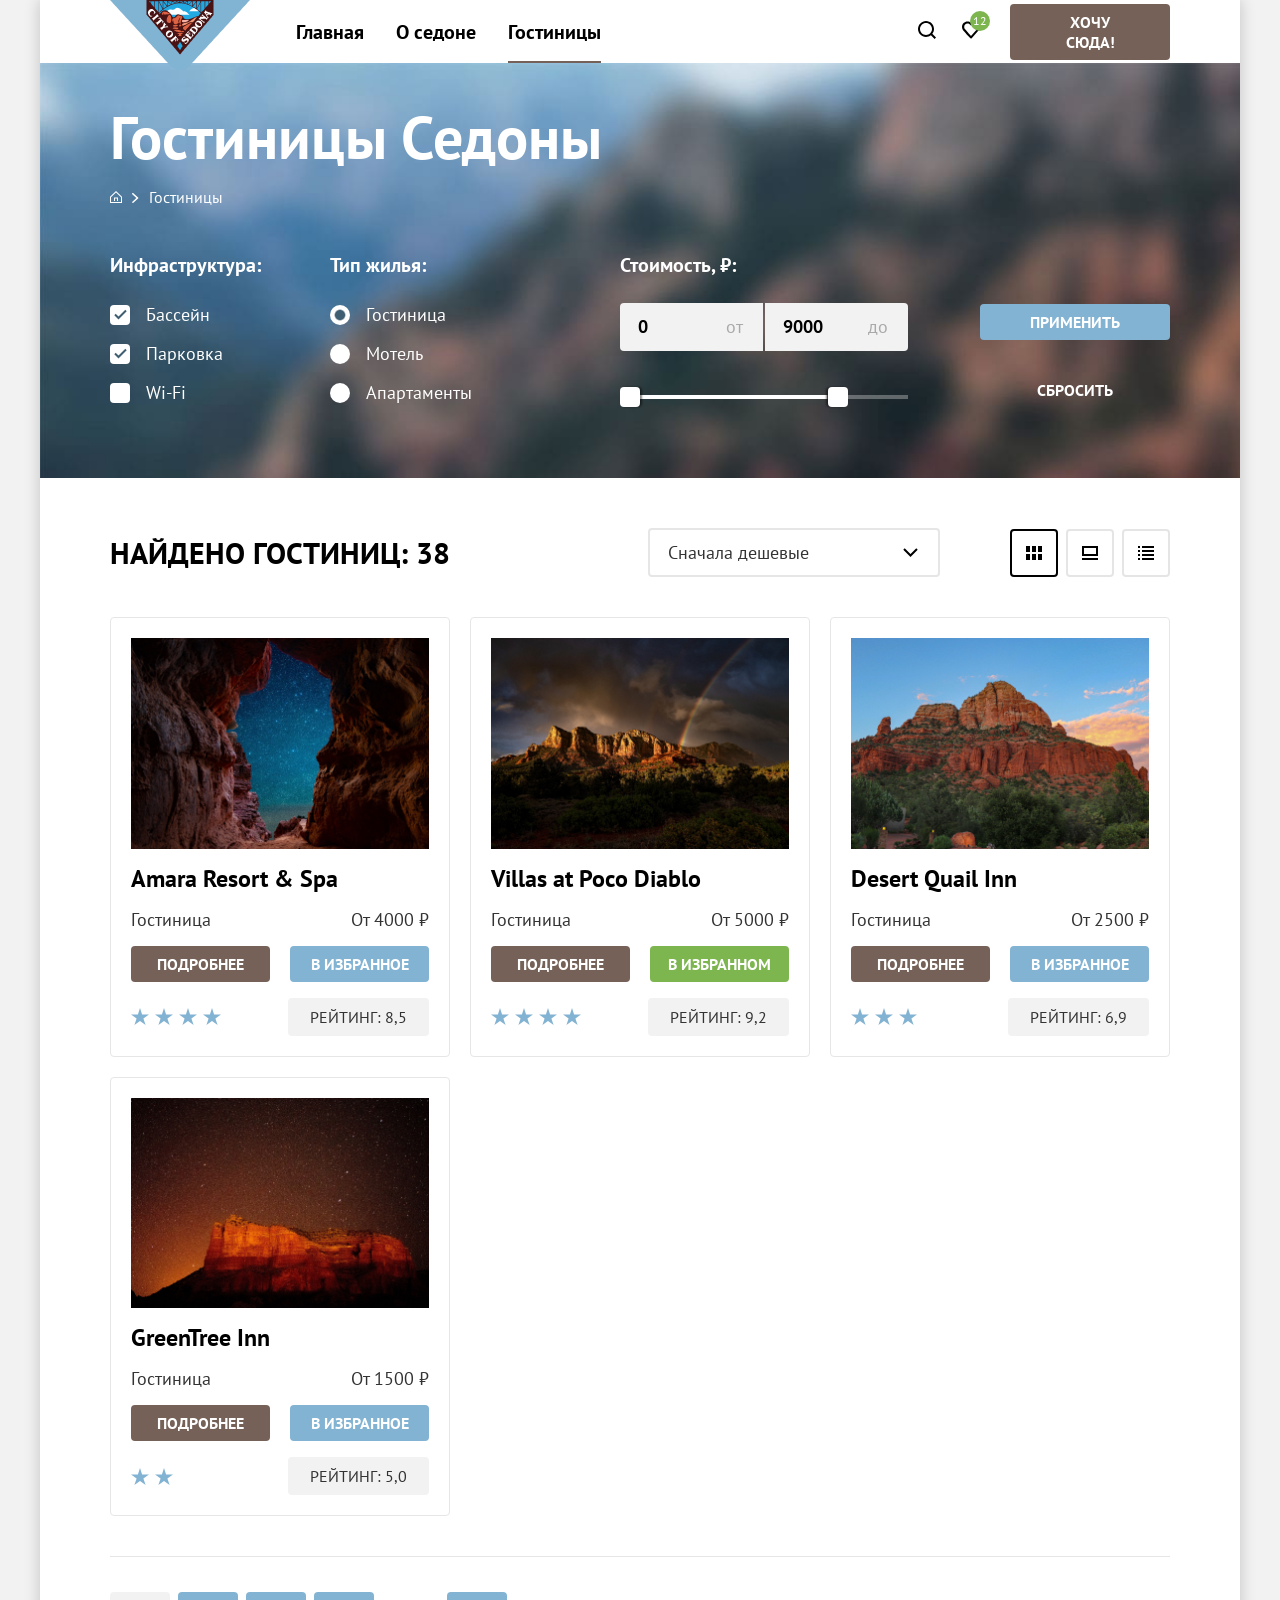
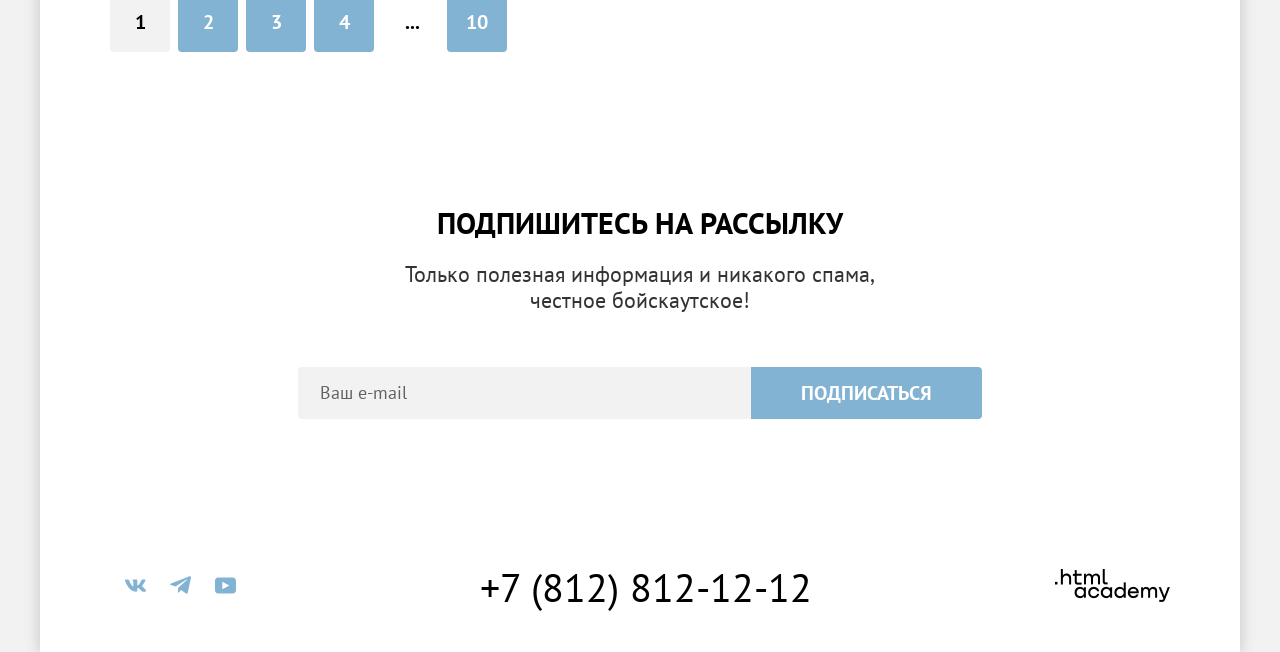
==== commit 56f48118: "fixed pixel modals" ====
--- a/catalog.html
+++ b/catalog.html
@@ -27,7 +27,6 @@
 </head>
 <body>
 
-<input class="modal__switch" type="checkbox" id="search-modal">
 
 <div class="global-wrapper">
     <header>
--- a/assets/css/main.css
+++ b/assets/css/main.css
@@ -61,7 +61,7 @@
     & .top-menu__action {
         display: flex;
         align-items: center;
-        gap: 20px;
+        gap: 30px;
         margin-left: auto;
         & .icon {
             --icon-size: 18px;
@@ -106,7 +106,7 @@
 
 .callback-form__container {
     position: relative;
-    padding: 96px 0;
+    padding: 103px 0;
     background-image: url(../images/subscribe.jpg);
     background-repeat: no-repeat;
     background-size: cover;
@@ -180,7 +180,7 @@
 }
 
 .footer {
-    padding: 45px 70px;
+    padding: 45px 70px 45px 85px;
     display: grid;
     grid-template-columns: auto 1fr auto;
     align-items: center;
@@ -194,14 +194,18 @@
             text-decoration: none;
             transition: 200ms;
             .icon {
-                --icon-size: 17px;
+                --icon-size: 21px;
                 fill: var(--icon-color);
             }
             &:is(:hover) {
                 .icon{
                     fill: color-mix(in srgb, var(--icon-color) 90%, #000);
                 }
-
+            }
+            &:is(:active) {
+                .icon{
+                    fill: color-mix(in srgb, var(--icon-color) 80%, #000);
+                }
             }
         }
     }
@@ -209,6 +213,7 @@
         display: flex;
         justify-content: center;
         flex-direction: column;
+        flex-wrap: wrap;
         .phone {
             text-decoration: none;
             text-align: center;
@@ -216,6 +221,14 @@
             line-height: 1em;
             font-weight: 400;
             color: #000000;
+            transition: 200ms;
+            &:hover {
+                color: #756157;
+            }
+            &:active {
+                color: #756157;
+                opacity: .3;
+            }
         }
     }
 
--- a/assets/css/pages/catalog.css
+++ b/assets/css/pages/catalog.css
@@ -10,11 +10,12 @@
             display: flex;
             align-items: center;
             gap: 10px;
-            margin-bottom: 40px;
+            margin-bottom: 45px;
             padding: 0;
             list-style: none;
             font-size: 16px;
             line-height: 21px;
+            margin-top: 11px;
             & .breadcrumbs__item {
                 display: flex;
                 align-items: center;
@@ -189,7 +190,7 @@
 
     & .filter__title {
         padding: 0;
-        margin-bottom: 32px;
+        margin-bottom: 26px;
         font-size: 20px;
         line-height: 24px;
         font-weight: bold;
@@ -212,7 +213,7 @@
         flex: 0 0 auto;
         max-width: 191px;
         margin-left: auto;
-        padding-top: 56px;
+        padding-top: 51px;
     }
 }
 
@@ -337,7 +338,7 @@
 
 .range {
     position: relative;
-    margin-top: 44px;
+    margin-top: 36px;
     height: 20px;
 
     & .range__scale {
@@ -390,7 +391,7 @@
     }
 
     & .range__toggle--max {
-        left: 72%;
+        left: 79%;
         transform: translateX(-100%);
         box-shadow: var(--box-shadow-toggle-r);
     }
@@ -544,7 +545,7 @@
     flex-wrap: wrap;
     align-items: center;
     gap: 8px;
-    padding-top: 40px;
+    padding-top: 35px;
     border-top: 1px solid #e6e6e6;
 
     & .pagination__link {
@@ -564,7 +565,9 @@
         color: #ffffff;
         text-decoration: none;
         transition: 200ms;
-
+        &:nth-last-child(1) {
+            margin-left: 7px;
+        }
         &:is(:hover) {
             background: #68a2ca;
         }
@@ -590,5 +593,6 @@
         line-height: 24px;
         font-weight: bold;
         color: #000000;
-    }
-}
+        margin-left: 10px;
+    }
+}
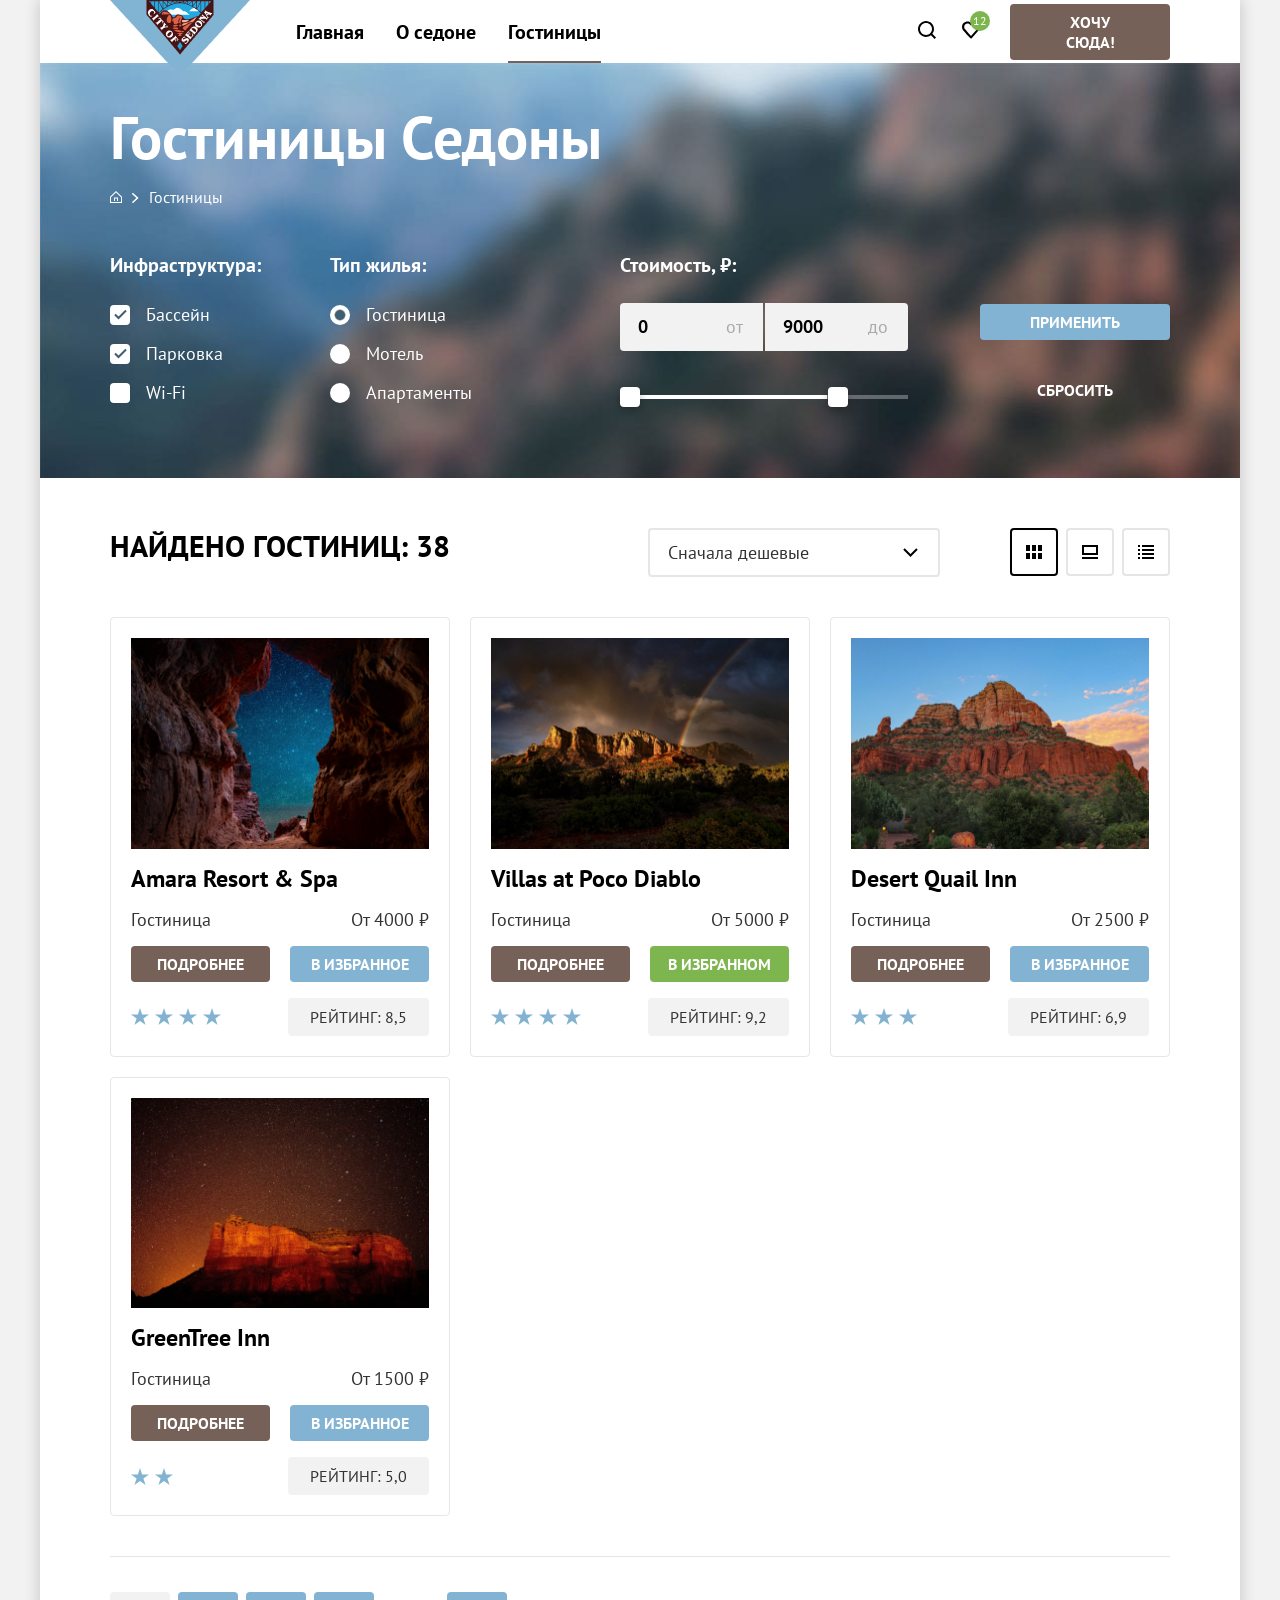
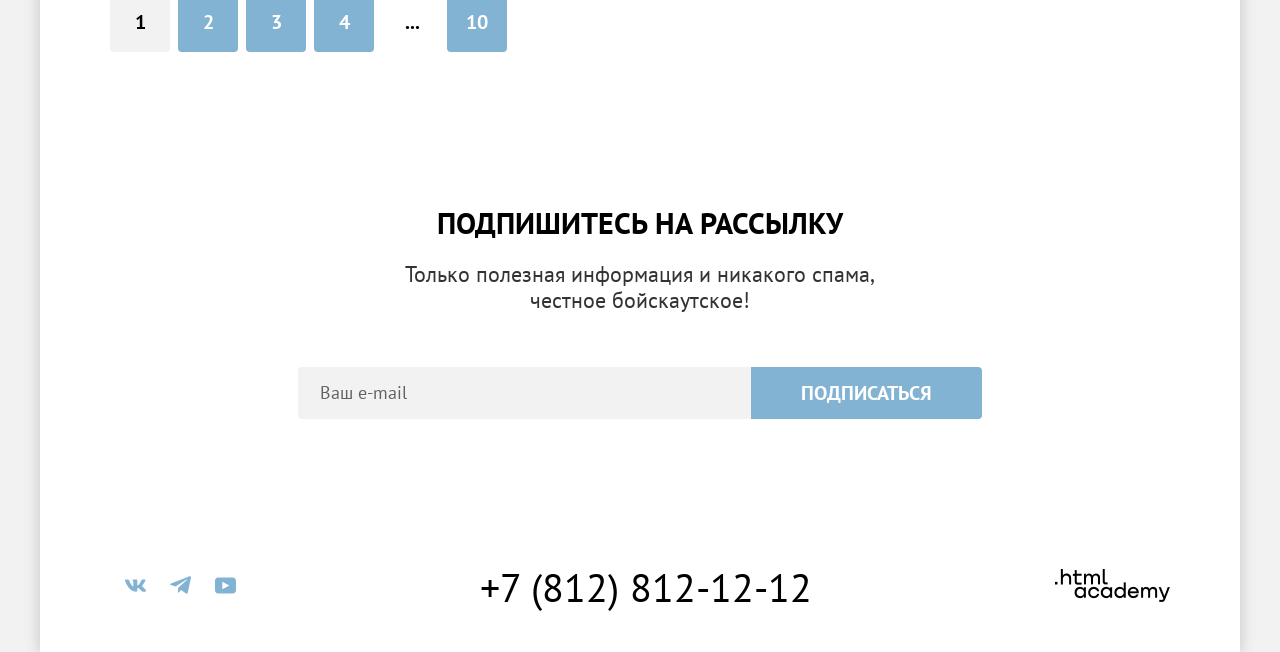
==== commit 83526321: "last fixed, before protect project" ====
--- a/catalog.html
+++ b/catalog.html
@@ -318,98 +318,13 @@
             <a href="tel:+78128121212" class="phone">+7 (812) 812-12-12</a>
         </div>
 
-        <a href="/" class="logo-htmlAcademy">
+        <a href="https://htmlacademy.ru/" target="_blank" class="logo-htmlAcademy">
             <img src="assets/images/HTMLAcademy.png" alt="HTML Academy">
         </a>
     </footer>
 </div>
 
-<!-- чтобы включить модально окно нужно добавить класс 'open' к 'modal-overlay' -->
-<div class="modal-overlay">
-    <label class="modal-overlay__backdrop" for="search-modal" aria-label="Закрыть окно поиска"></label>
-
-    <section class="modal">
-        <h2 class="modal__title">Поиск гостиницы в Седоне</h2>
-        <label class="modal__close" for="search-modal" aria-label="Закрыть окно поиска">
-            <svg class="icon">
-                <use xlink:href="#close"></use>
-            </svg>
-        </label>
-
-        <form class="search-form" action="#" method="post">
-            <div class="search-form__row">
-                <label class="search-form__label" for="check-in">Дата Заезда:</label>
-                <div class="search-form__field">
-                    <input class="search-form__input" type="text" id="check-in" name="check-in" value="27 апреля 2020">
-                    <svg class="icon search-form__icon">
-                        <use xlink:href="#calendar"></use>
-                    </svg>
-                </div>
-                <p class="search-form__message search-form__message--error">Мы не можем отправить вас в прошлое.</p>
-            </div>
-
-            <div class="search-form__row">
-                <label class="search-form__label" for="check-out">Дата Выезда:</label>
-                <div class="search-form__field">
-                    <input class="search-form__input" type="text" id="check-out" name="check-out" value="1 сентября 2023">
-                    <svg class="icon search-form__icon">
-                        <use xlink:href="#calendar"></use>
-                    </svg>
-                </div>
-                <p class="search-form__message">На эти даты есть свободные номера. Пока есть.</p>
-            </div>
-
-            <div class="search-form__row search-form__row--people">
-                <div class="search-form__people">
-                    <label class="search-form__label" for="adults">Взрослые:</label>
-                    <div class="counter">
-                        <button class="counter__button" type="button" aria-label="Меньше взрослых">
-                            <svg class="icon">
-                                <use xlink:href="#minus"></use>
-                            </svg>
-                        </button>
-                        <input class="counter__input" type="number" id="adults" name="adults" value="2" min="1">
-                        <button class="counter__button" type="button" aria-label="Больше взрослых">
-                            <svg class="icon">
-                                <use xlink:href="#plus"></use>
-                            </svg>
-                        </button>
-                    </div>
-                </div>
-
-                <div class="search-form__people">
-                    <div class="search-form__people-heading">
-                        <label class="search-form__label" for="children">Дети:</label>
-                        <div class="tooltip">
-                            <button class="tooltip__toggle" type="button" aria-label="Подсказка о возрасте детей">
-                                <svg class="icon">
-                                    <use xlink:href="#info"></use>
-                                </svg>
-                            </button>
-                            <p class="tooltip__text">Укажите количество детей, которые будут с вами, возраст которых от
-                                6 до 18 лет. Дети до 6 лет размещаются бесплатно.</p>
-                        </div>
-                    </div>
-                    <div class="counter">
-                        <button class="counter__button" type="button" aria-label="Меньше детей">
-                            <svg class="icon">
-                                <use xlink:href="#minus"></use>
-                            </svg>
-                        </button>
-                        <input class="counter__input" type="number" id="children" name="children" value="2" min="0">
-                        <button class="counter__button" type="button" aria-label="Больше детей">
-                            <svg class="icon">
-                                <use xlink:href="#plus"></use>
-                            </svg>
-                        </button>
-                    </div>
-                </div>
-            </div>
-
-            <button class="button search-form__submit" type="submit">Найти</button>
-        </form>
-    </section>
-</div>
+
 
 <svg width="0" height="0" class="hidden">
     <symbol xmlns="http://www.w3.org/2000/svg" viewBox="0 0 18 17" id="heart">
@@ -472,19 +387,6 @@
         <path d="M12.5 10C12.8 10 13 9.8 13 9.5C13 9.2 12.8 9 12.5 9C12.2 9 12 9.2 12 9.5C12 9.8 12.2 10 12.5 10Z"></path>
         <path d="M12.5 11C12.2 11 12 11.2 12 11.5C12 11.8 12.2 12 12.5 12C12.8 12 13 11.8 13 11.5C13 11.2 12.8 11 12.5 11Z"></path>
     </symbol>
-    <symbol xmlns="http://www.w3.org/2000/svg" viewBox="0 0 14 14" id="close">
-        <path d="M14 1.4L12.6 0L7 5.6L1.4 0L0 1.4L5.6 7L0 12.6L1.4 14L7 8.4L12.6 14L14 12.6L8.4 7L14 1.4Z"></path>
-    </symbol>
-    <symbol xmlns="http://www.w3.org/2000/svg" viewBox="0 0 14 14" id="plus">
-        <path d="M14 6H8V0H6V6H0V8H6V14H8V8H14V6Z"></path>
-    </symbol>
-    <symbol xmlns="http://www.w3.org/2000/svg" viewBox="0 0 14 2" id="minus">
-        <path d="M14 0H0V2H14V0Z"></path>
-    </symbol>
-    <symbol xmlns="http://www.w3.org/2000/svg" viewBox="0 0 4 12" id="info">
-        <path d="M2 0C0.9 0 0 0.9 0 2C0 3.1 0.9 4 2 4C3.1 4 4 3.1 4 2C4 0.9 3.1 0 2 0Z"></path>
-        <path d="M3.5 5.5H0.5V12H3.5V5.5Z"></path>
-    </symbol>
 </svg>
 
 
--- a/assets/css/main.css
+++ b/assets/css/main.css
@@ -25,7 +25,7 @@
     & .menu__list {
         display: flex;
         align-items: stretch;
-        gap: 32px;
+        gap: 15px 32px;
         flex-wrap: wrap;
         & .menu__list-item {
             display: flex;
@@ -36,6 +36,12 @@
             color: #000;
             text-decoration: none;
             position: relative;
+            &:is(:active) {
+                color: #0000007d;
+            }
+            &:is(:focus-visible) {
+                color: #8098a7;
+            }
             &::after {
                 --active-line: #adafa7;
                 content: '';
@@ -63,6 +69,7 @@
         align-items: center;
         gap: 30px;
         margin-left: auto;
+        min-width: 252px;
         & .icon {
             --icon-size: 18px;
         }
@@ -144,13 +151,17 @@
                 font-size: 18px;
                 line-height: 24px;
                 color: #000;
-                transition: 200ms;
+                transition: background 200ms ease;
                 outline: none;
                 &::placeholder {
                     color: rgba(0, 0, 0, 0.6);
                 }
                 &:is(:hover) {
                     background: #e6e6e6;
+                }
+                &:is(:focus-visible) {
+                   /* outline: 3px solid #83b3d3;
+                    outline-offset: -3px; */
                 }
             }
             & .form__button {
@@ -187,8 +198,10 @@
     gap: 41px;
     & .socials {
         display: flex;
-        gap: 24px;
+        gap: 0 24px;
         align-items: center;
+        max-width: 120px;
+        flex-wrap: wrap;
         .socials__link {
             --icon-color: #83B3D3;
             text-decoration: none;
--- a/assets/css/pages/catalog.css
+++ b/assets/css/pages/catalog.css
@@ -66,7 +66,7 @@
 .catalog__sorting {
     display: flex;
     flex-wrap: wrap;
-    align-items: center;
+    align-items: flex-start;
     gap: 70px;
     padding-bottom: 40px;
 
@@ -287,6 +287,11 @@
         cursor: text;
         transition: 200ms;
 
+        &:is(:focus-visible) {
+            outline: 3px solid #83b3d3;
+            outline-offset: -3px;
+        }
+
         &:first-child {
             border-radius: 4px 0 0 4px;
         }
@@ -387,13 +392,18 @@
 
     & .range__toggle--min {
         left: 0;
-        box-shadow: var(--box-shadow-toggle-l);
+        &:is(:hover) {
+            box-shadow: var(--box-shadow-toggle-l);
+        }
+
     }
 
     & .range__toggle--max {
         left: 79%;
         transform: translateX(-100%);
-        box-shadow: var(--box-shadow-toggle-r);
+        &:is(:hover) {
+            box-shadow: var(--box-shadow-toggle-r);
+        }
     }
 }
 
